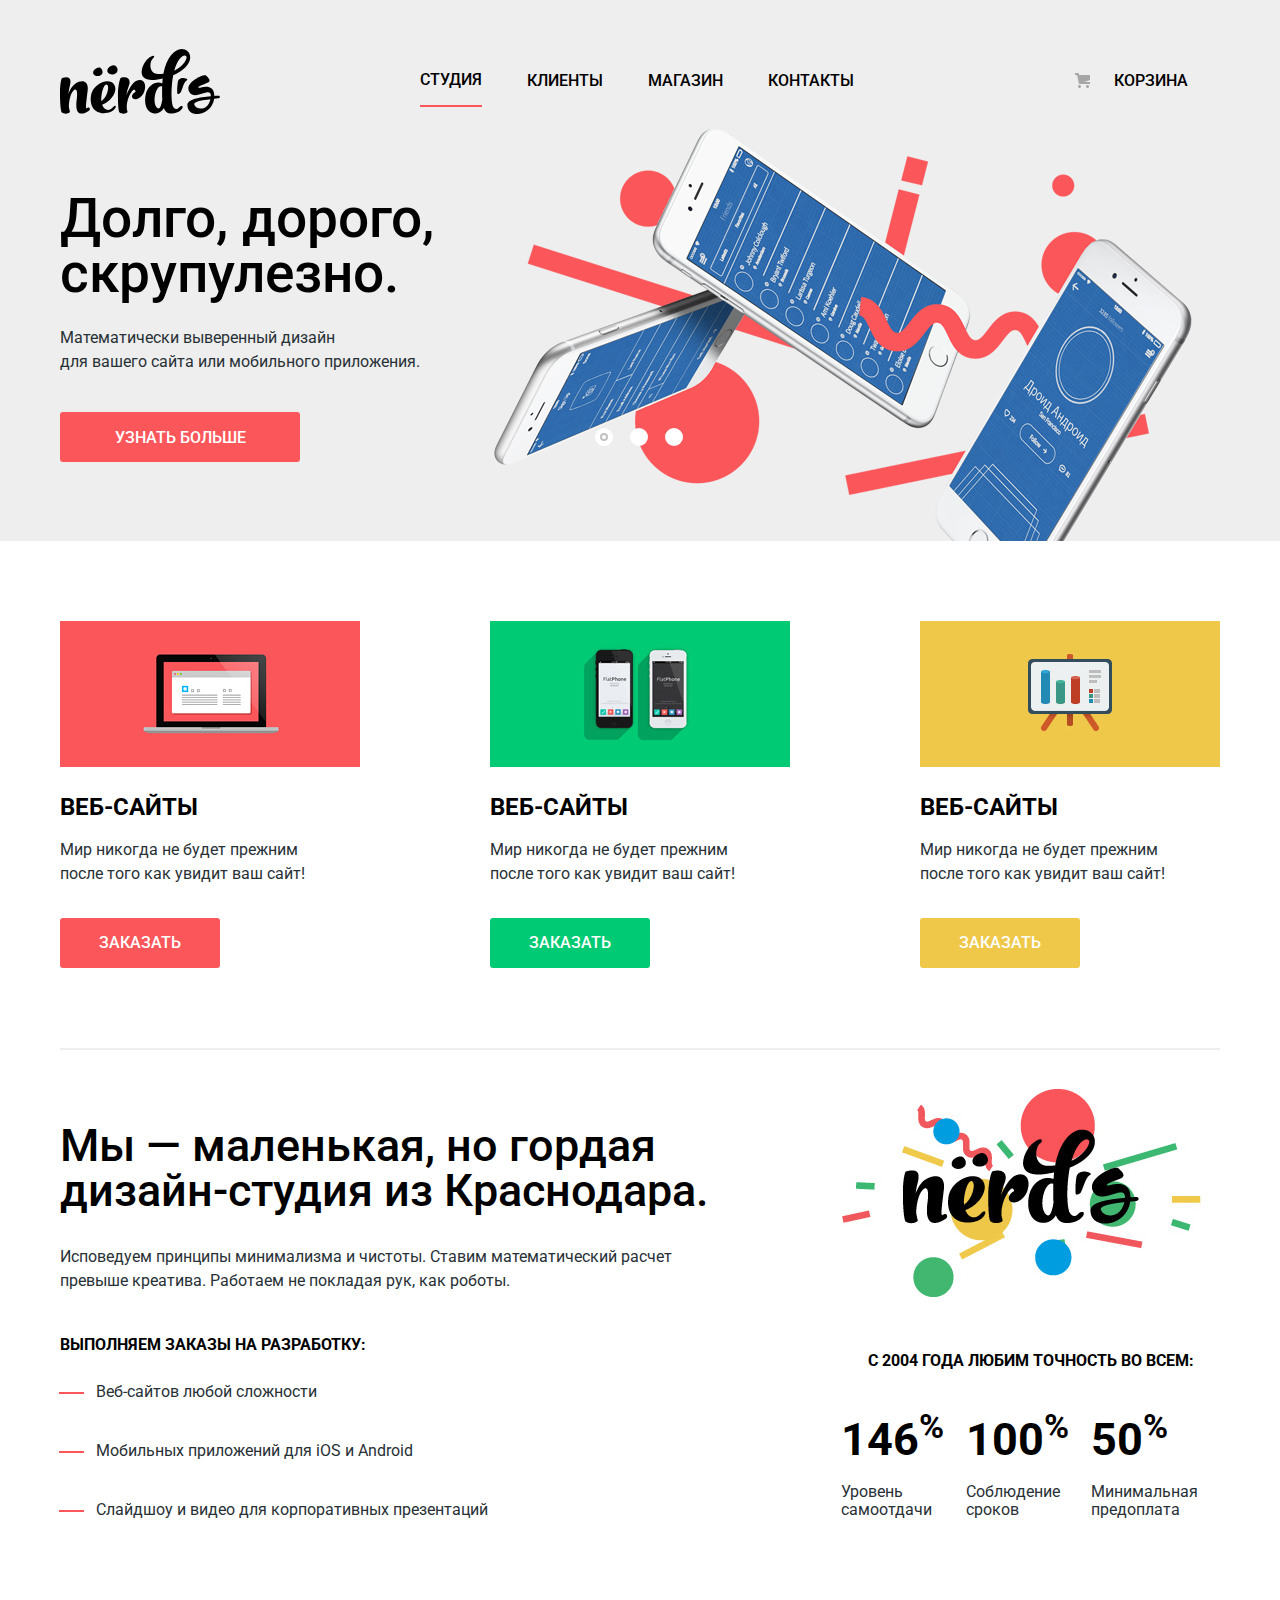
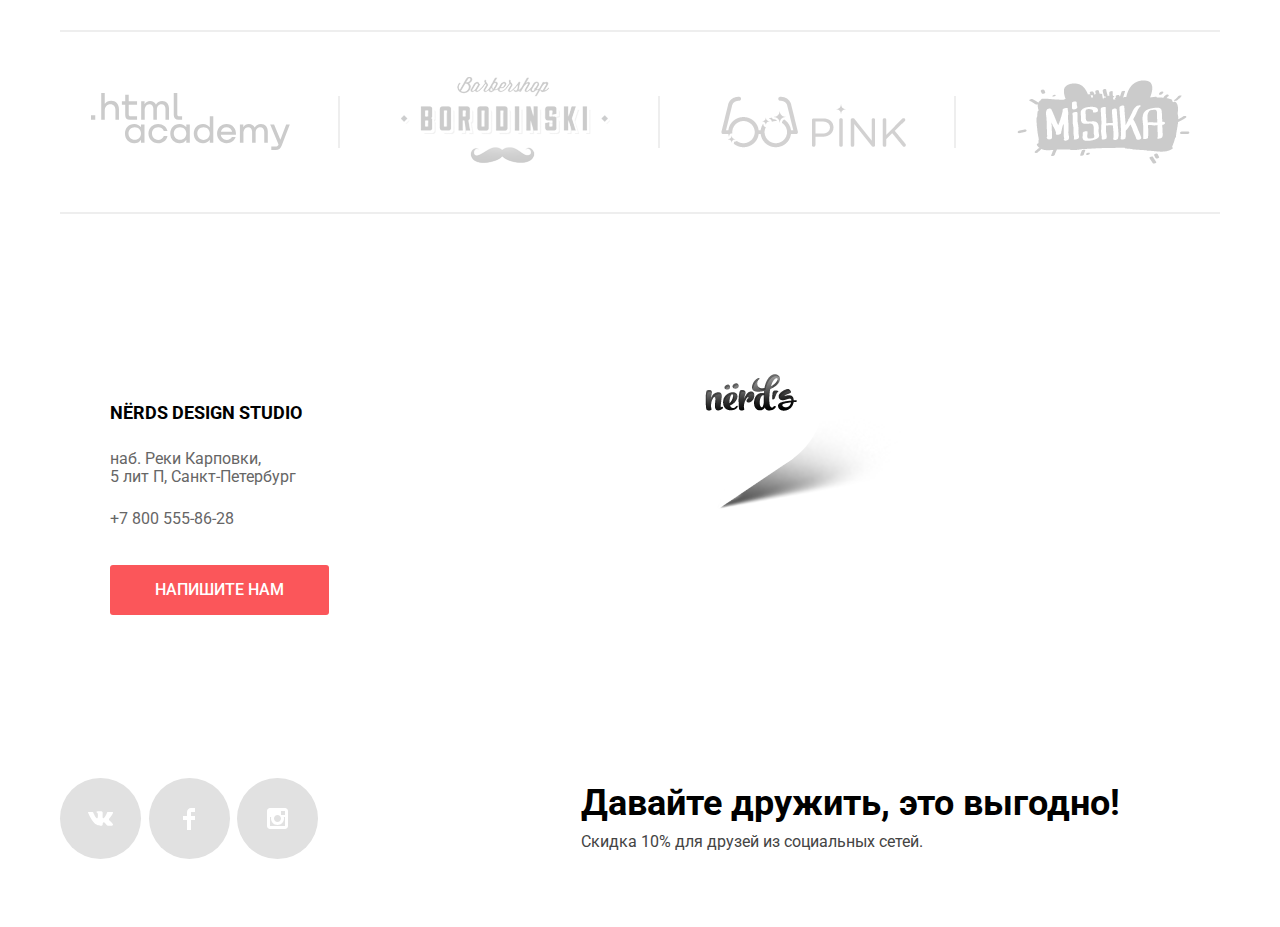
==== index.html @ 929126d2 "Nerds" ====
<!DOCTYPE html>
<html lang="ru">

<head>
  <meta charset="utf-8">
  <title>Нёрдс</title>
  <link rel="stylesheet" href="css/normilize.css">
  <link rel="stylesheet" href="css/min.css">
  <link rel="preconnect" href="https://fonts.googleapis.com">
  <link rel="preconnect" href="https://fonts.gstatic.com" crossorigin>
  <link href="https://fonts.googleapis.com/css2?family=Roboto:wght@400;500&display=swap" rel="stylesheet">
  <link rel="icon" href="favicon.ico">
  <link rel="icon" href="img/favicons/icon.svg" type="image/svg+xml">
  <link rel="apple-touch-icon" href="img/favicons/180.png">
  <link rel="manifest" href="manifest.webmanifest">
</head>

<body>
  <header class="main-header">
    <div class="container">
      <nav class="main-navigation">
        <ul class="navigation-list">
          <li><a href="#"><img class="main-logo" src="img/nerds-logo.svg" alt="Логотип Нёрдс"></a></li>
          <li class="navigation-stick"><a href="#">Студия</a></li>
          <li><a href="#">Клиенты</a></li>
          <li><a href="catalog.html">Магазин</a></li>
          <li><a href="#">Контакты</a></li>
          <li class="cart"><a href="#" class="cart">Корзина</a></li>
        </ul>
      </nav>
    </div>
  </header>

  <main>
    <section class="slaider">
      <div class="container">
        <div class="slaider-grid">
          <div class="slaider-controls">
            <button class="slaider-controls-button selected-button"></button>
            <button class="slaider-controls-button"></button>
            <button class="slaider-controls-button"></button>
          </div>
          <div class="slaider-item slaider-item-first slaider-item-active slaid-1">
            <p class="slogan">Долго, дорого,<br>
              скрупулезно.</p>
            <p>Математически выверенный дизайн<br>
              для вашего сайта или мобильного приложения.</p>
            <button class="button slaider-button">узнать больше</button>
          </div>
          <div class="slaider-item slaider-item-second slaid-2">
            <p class="slogan">Любим математику<br>
              как никто другой</p>
            <p>Никакого креатива, только математические формулы<br>
               для расчета идеальных пропорций</p>
            <button class="button slaider-button">узнать больше</button>
          </div>
          <div class="slaider-item slaider-item-third slaid-3">
            <p class="slogan">Только ночь,<br>
              только хардкор</p>
            <p>Работать днем, как все? Мы против этого.<br>
              Ближе к полуночи работа только начинается.</p>
            <button class="button slaider-button">узнать больше</button>
          </div>
        </div>
      </div>
    </section>
    <section class="services">
      <div class="container">
        <div class="service-item">
          <div class="picture"></div>
          <h2>Веб-сайты</h2>
          <p>Мир никогда не будет прежним<br>
            после того как увидит ваш сайт!</p>
          <button class="button">Заказать</button>
        </div>
        <div class="service-item">
          <div class="picture"></div>
          <h2>Веб-сайты</h2>
          <p>Мир никогда не будет прежним<br>
            после того как увидит ваш сайт!</p>
          <button class="button">Заказать</button>
        </div>
        <div class="service-item">
          <div class="picture"></div>
          <h2>Веб-сайты</h2>
          <p>Мир никогда не будет прежним<br>
            после того как увидит ваш сайт!</p>
          <button class="button">Заказать</button>
        </div>
      </div>
    </section>
    <section class="information-section">
      <div class="container">
        <div class="column-1">
          <h1>Мы — маленькая, но гордая<br>
            дизайн-студия из Краснодара.</h1>
          <p>Исповедуем принципы минимализма и чистоты. Ставим математический расчет<br>
            превыше креатива. Работаем не покладая рук, как роботы.</p>
          <p>Выполняем заказы на разработку:</p>
          <ul>
            <li>Веб-сайтов любой сложности</li>
            <li>Мобильных приложений для iOS и Android</li>
            <li> Слайдшоу и видео для корпоративных презентаций</li>
          </ul>
        </div>
        <div class="column-2">
          <p>с 2004 года Любим точность во всем:</p>
          <ul>
            <li><span>146<sup>%</sup></span>
              Уровень<br> самоотдачи</li>
            <li><span>100<sup>%</sup></span>
              Соблюдение<br> сроков</li>
            <li><span>50<sup>%</sup></span>
              Минимальная<br> предоплата</li>
          </ul>
        </div>
      </div>
    </section>
    <section class="customers-block">
      <ul class="container">
        <li>
          <a href="#">
            <img src="img/logo_htmlacademy.svg" alt="Логотип Html Academy">
          </a>
        </li>
        <li>
          <a href="#">
            <img src="img/logo-barbershop.png" alt="Логотип Барберщоп Бородинский">
          </a>
        </li>
        <li>
          <a href="#">
            <img src="img/logo-pink.png" alt="Логотип PINK">
          </a>
        </li>
        <li>
          <a href="#">
            <img src="img/logo-mishka.png" alt="Логотип Mishka">
          </a>
        </li>
      </ul>
    </section>
  </main>
  <footer>
    <div class="block-map">
      <div class="container">
        <iframe src="https://www.google.com/maps/embed?pb=!1m18!1m12!1m3!1d1996.8034190974663!2d30.315673015843043!3d59.96858428188715!2m3!1f0!2f0!3f0!3m2!1i1024!2i768!4f13.1!3m3!1m2!1s0x4696314db404b36b%3A0x1d934f1978240bba!2zTtGRcmRz!5e0!3m2!1sru!2sru!4v1660251156493!5m2!1sru!2sru" width="1440" height="416" style="border:0;" allowfullscreen="" loading="lazy" referrerpolicy="no-referrer-when-downgrade"></iframe>
        <div class="contacts">
          <p>NЁRDS DESIGN STUDIO</p>
          <p class="addres-text">наб. Реки Карповки, <br>
            5 лит П, Санкт-Петербург</p>
          <a href="tel:-78005558628" class="phone-number">+7 800 555-86-28</a>
          <button class="button communication-button">Напишите нам</button>
        </div>
      </div>
    </div>
    <div class="sales-block">
      <div class="container">
        <div class="social-network-block">
          <a class="social-network-item">
            <img src="img/vk-icon.svg" width="26" height="15" alt="Логотип Вконтакте">
          </a>
          <a href="#" class="social-network-item">
            <img src="img/fb-icon.svg" width="12" height="22" alt="Логотип Фейсбук">
          </a>
          <a href="#" class="social-network-item">
            <img src="img/insta-icon.svg" width="21" height="21" alt="Логотип Инстаграм">
          </a>
        </div>
        <div class="sales-text">
          <p class="sales-text-item">Давайте дружить, это выгодно!</p>
          <p class="sales-text-item">Скидка 10% для друзей из социальных сетей.</p>
        </div>
      </div>
    </div>
  </footer>
  <section class="modal">
    <h2>Напишите нам</h2>
    <form class="modal-form" action="#" method="post">
      <label class="input-name-label">
        Ваше имя:
        <input class="input-name" type="text" name="" placeholder="Имя Фамилия">
      </label>
      <label class="input-email-label">
        Ваше email:
        <input class="input-email" type="text" name="" placeholder="email@example.com ">
      </label>
      <label class="textarea-text-label">
        Текст письма:
        <textarea class="modal-textarea" name="" id="" placeholder="В свободной форме"></textarea>
      </label>
      <button class="button" type="submit">Отправить</button>
    </form>
    <button class="modal-close" type="button">Закрыть</button>
  </section>
  <script src="js/script.js"></script>
  <script src="js/slaider.js"></script>
</body>

</html>
---- css/normilize.css ----
/*! normalize.css v8.0.1 | MIT License | github.com/necolas/normalize.css */

/* Document
   ========================================================================== */

/**
 * 1. Correct the line height in all browsers.
 * 2. Prevent adjustments of font size after orientation changes in iOS.
 */

 html {
    line-height: 1.15; /* 1 */
    -webkit-text-size-adjust: 100%; /* 2 */
  }

  /* Sections
     ========================================================================== */

  /**
   * Remove the margin in all browsers.
   */

  body {
    margin: 0;
  }

  /**
   * Render the `main` element consistently in IE.
   */

  main {
    display: block;
  }

  /**
   * Correct the font size and margin on `h1` elements within `section` and
   * `article` contexts in Chrome, Firefox, and Safari.
   */

  h1 {
    font-size: 2em;
    margin: 0.67em 0;
  }

  /* Grouping content
     ========================================================================== */

  /**
   * 1. Add the correct box sizing in Firefox.
   * 2. Show the overflow in Edge and IE.
   */

  hr {
    box-sizing: content-box; /* 1 */
    height: 0; /* 1 */
    overflow: visible; /* 2 */
  }

  /**
   * 1. Correct the inheritance and scaling of font size in all browsers.
   * 2. Correct the odd `em` font sizing in all browsers.
   */

  pre {
    font-family: monospace, monospace; /* 1 */
    font-size: 1em; /* 2 */
  }

  /* Text-level semantics
     ========================================================================== */

  /**
   * Remove the gray background on active links in IE 10.
   */

  a {
    background-color: transparent;
  }

  /**
   * 1. Remove the bottom border in Chrome 57-
   * 2. Add the correct text decoration in Chrome, Edge, IE, Opera, and Safari.
   */

  abbr[title] {
    border-bottom: none; /* 1 */
    text-decoration: underline; /* 2 */
    text-decoration: underline dotted; /* 2 */
  }

  /**
   * Add the correct font weight in Chrome, Edge, and Safari.
   */

  b,
  strong {
    font-weight: bolder;
  }

  /**
   * 1. Correct the inheritance and scaling of font size in all browsers.
   * 2. Correct the odd `em` font sizing in all browsers.
   */

  code,
  kbd,
  samp {
    font-family: monospace, monospace; /* 1 */
    font-size: 1em; /* 2 */
  }

  /**
   * Add the correct font size in all browsers.
   */

  small {
    font-size: 80%;
  }

  /**
   * Prevent `sub` and `sup` elements from affecting the line height in
   * all browsers.
   */

  sub,
  sup {
    font-size: 75%;
    line-height: 0;
    position: relative;
    vertical-align: baseline;
  }

  sub {
    bottom: -0.25em;
  }

  sup {
    top: -0.5em;
  }

  /* Embedded content
     ========================================================================== */

  /**
   * Remove the border on images inside links in IE 10.
   */

  img {
    border-style: none;
  }

  /* Forms
     ========================================================================== */

  /**
   * 1. Change the font styles in all browsers.
   * 2. Remove the margin in Firefox and Safari.
   */

  button,
  input,
  optgroup,
  select,
  textarea {
    font-family: inherit; /* 1 */
    font-size: 100%; /* 1 */
    line-height: 1.15; /* 1 */
    margin: 0; /* 2 */
  }

  /**
   * Show the overflow in IE.
   * 1. Show the overflow in Edge.
   */

  button,
  input { /* 1 */
    overflow: visible;
  }

  /**
   * Remove the inheritance of text transform in Edge, Firefox, and IE.
   * 1. Remove the inheritance of text transform in Firefox.
   */

  button,
  select { /* 1 */
    text-transform: none;
  }

  /**
   * Correct the inability to style clickable types in iOS and Safari.
   */

  button,
  [type="button"],
  [type="reset"],
  [type="submit"] {
    -webkit-appearance: button;
  }

  /**
   * Remove the inner border and padding in Firefox.
   */

  button::-moz-focus-inner,
  [type="button"]::-moz-focus-inner,
  [type="reset"]::-moz-focus-inner,
  [type="submit"]::-moz-focus-inner {
    border-style: none;
    padding: 0;
  }

  /**
   * Restore the focus styles unset by the previous rule.
   */

  button:-moz-focusring,
  [type="button"]:-moz-focusring,
  [type="reset"]:-moz-focusring,
  [type="submit"]:-moz-focusring {
    outline: 1px dotted ButtonText;
  }

  /**
   * Correct the padding in Firefox.
   */

  fieldset {
    padding: 0.35em 0.75em 0.625em;
  }

  /**
   * 1. Correct the text wrapping in Edge and IE.
   * 2. Correct the color inheritance from `fieldset` elements in IE.
   * 3. Remove the padding so developers are not caught out when they zero out
   *    `fieldset` elements in all browsers.
   */

  legend {
    box-sizing: border-box; /* 1 */
    color: inherit; /* 2 */
    display: table; /* 1 */
    max-width: 100%; /* 1 */
    padding: 0; /* 3 */
    white-space: normal; /* 1 */
  }

  /**
   * Add the correct vertical alignment in Chrome, Firefox, and Opera.
   */

  progress {
    vertical-align: baseline;
  }

  /**
   * Remove the default vertical scrollbar in IE 10+.
   */

  textarea {
    overflow: auto;
  }

  /**
   * 1. Add the correct box sizing in IE 10.
   * 2. Remove the padding in IE 10.
   */

  [type="checkbox"],
  [type="radio"] {
    box-sizing: border-box; /* 1 */
    padding: 0; /* 2 */
  }

  /**
   * Correct the cursor style of increment and decrement buttons in Chrome.
   */

  [type="number"]::-webkit-inner-spin-button,
  [type="number"]::-webkit-outer-spin-button {
    height: auto;
  }

  /**
   * 1. Correct the odd appearance in Chrome and Safari.
   * 2. Correct the outline style in Safari.
   */

  [type="search"] {
    -webkit-appearance: textfield; /* 1 */
    outline-offset: -2px; /* 2 */
  }

  /**
   * Remove the inner padding in Chrome and Safari on macOS.
   */

  [type="search"]::-webkit-search-decoration {
    -webkit-appearance: none;
  }

  /**
   * 1. Correct the inability to style clickable types in iOS and Safari.
   * 2. Change font properties to `inherit` in Safari.
   */

  ::-webkit-file-upload-button {
    -webkit-appearance: button; /* 1 */
    font: inherit; /* 2 */
  }

  /* Interactive
     ========================================================================== */

  /*
   * Add the correct display in Edge, IE 10+, and Firefox.
   */

  details {
    display: block;
  }

  /*
   * Add the correct display in all browsers.
   */

  summary {
    display: list-item;
  }

  /* Misc
     ========================================================================== */

  /**
   * Add the correct display in IE 10+.
   */

  template {
    display: none;
  }

  /**
   * Add the correct display in IE 10.
   */

  [hidden] {
    display: none;
  }
---- css/min.css ----
:root{--basic-black:#000;--basic-red:#fb565a;--basic-red-hover:#e74246;--basic-red-active:#d7373b;--basic-green:#00ca74;--basic-green-hover:#00bc6c;--basic-green-active:#00aa62;--basic-yellow:#efc849;--basic-yellow-hover:#eab534;--basic-yellow-active:#e5a722;--basic-grey:#eee;--basic-white:#fff}*,*:after,*:before{-webkit-box-sizing:border-box;box-sizing:border-box}body{font-family:"Roboto",Arial,sans-serif;font-size:16px;font-weight:400;line-height:24px;color:var(--basic-black);background-color:#fff;margin:0;font-weight:400;padding:0;-webkit-box-sizing:border-box;box-sizing:border-box;min-width:1200px}button{cursor:pointer;font-family:"Roboto",Arial,sans-serif;-webkit-transition:all .1s ease;-o-transition:all .1s ease;transition:all .1s ease}ul{margin:0;padding:0}li{list-style-type:none}a{text-decoration:none;color:var(--basic-black)}h1,h2,h3,h4,h5,h6,p,a{margin:0}.container{margin:0 auto;width:1160px}.visually-hidden{position:absolute;width:1px;height:1px;margin:-1px;border:0;padding:0;white-space:nowrap;-webkit-clip-path:inset(100%);clip-path:inset(100%);clip:rect(0 0 0 0);overflow:hidden}
button{text-transform:uppercase;font-weight:500;font-size:16px;line-height:18px;color:var(--basic-white);border:none;border-radius:3px}.main-header{background-color:var(--basic-grey)}.main-navigation{display:-webkit-box;display:-ms-flexbox;display:flex}.navigation-list{display:-webkit-box;display:-ms-flexbox;display:flex;-webkit-box-align:center;-ms-flex-align:center;align-items:center;text-transform:uppercase;font-weight:500;font-size:16px;line-height:30px;margin-top:48px;margin-bottom:78px;height:65px}.navigation-list li:not(:first-child){margin-left:45px}.navigation-list li:nth-child(2){margin-left:200px}.navigation-list li:last-child{margin-left:221px;position:relative}.navigation-list a{display:-webkit-box;display:-ms-flexbox;display:flex;-webkit-box-align:center;-ms-flex-align:center;align-items:center;-webkit-box-pack:justify;-ms-flex-pack:justify;justify-content:space-between;height:50px}a.cart{display:-webkit-box;display:-ms-flexbox;display:flex;-webkit-box-align:center;-ms-flex-align:center;align-items:center;-webkit-box-pack:justify;-ms-flex-pack:justify;justify-content:space-between;gap:24px}
.cart a:before{content:"";display:inline-block;background-image:url(..//img/cart-icon.svg);width:15px;height:15px}.main-logo:hover,.main-logo:focus{opacity:.7}.main-logo:active{opacity:.3}.navigation-list a:hover,.navigation-list a:focus{color:var(--basic-red-hover)}.navigation-list a:hover{color:var(--basic-red-hover)}.navigation-list a:active{color:var(--basic-black);opacity:.3}.navigation-stick{border-bottom:2px solid var(--basic-red)}.slaider{background-color:var(--basic-grey);margin-bottom:80px}.slaider-grid{display:-ms-grid;display:grid;-ms-grid-columns:400px 1fr;grid-template-columns:400px 1fr;-ms-grid-rows:350px;grid-template-rows:350px;position:relative}.slaider-grid>*:nth-child(1){-ms-grid-row:1;-ms-grid-column:1}.slaider-grid>*:nth-child(2){-ms-grid-row:1;-ms-grid-column:2}.slaider-item{-ms-grid-column:1;-ms-grid-column-span:1;grid-column:1/2;width:400px;white-space:nowrap;display:none}.slaider-item-active{display:block}.slaid-1:after{content:"";-ms-grid-column:2;-ms-grid-column-span:1;grid-column:2/3;background-image:url(..//img/slaider-1.png);width:760px;height:431px;position:absolute;top:-81px;right:0}
.slaid-2:after{content:"";-ms-grid-column:2;-ms-grid-column-span:1;grid-column:2/3;background-image:url(..//img/slaider-2.png);width:760px;height:431px;position:absolute;top:-81px;right:0}.slaid-3:after{content:"";-ms-grid-column:2;-ms-grid-column-span:1;grid-column:2/3;background-image:url(..//img/slaider-3.png);width:760px;height:431px;position:absolute;top:-81px;right:0}.slogan{font-weight:500;font-size:55px;line-height:55px;margin-bottom:25px}.slogan+p{font-weight:400;font-size:16px;line-height:24px;margin-bottom:38px;color:#283136}.slaider-button{background-color:var(--basic-red);padding:17px 54px;width:240px;height:50px}.slaider-button:hover,.slaider-button:focus{background-color:var(--basic-red-hover)}.slaider-button:active{background-color:var(--basic-red-active);color:rgba(255,255,255,.3);-webkit-box-shadow:inset 0px 3px 0px rgba(0,1,1,.1);box-shadow:inset 0px 3px 0px rgba(0,1,1,.1)}.slaider-controls{width:88px;display:-webkit-box;display:-ms-flexbox;display:flex;-webkit-box-pack:justify;-ms-flex-pack:justify;justify-content:space-between;position:absolute;left:535px;bottom:95px;z-index:9}
.slaider-controls-button{width:18px;height:18px;background-color:var(--basic-white);padding:0;border-radius:50%;position:relative;display:-webkit-box;display:-ms-flexbox;display:flex;-webkit-box-align:center;-ms-flex-align:center;align-items:center;-webkit-box-pack:center;-ms-flex-pack:center;justify-content:center}.selected-button:after{content:"";width:8px;height:8px;position:absolute;background-color:var(--basic-white);border:2px solid#c1c1c1;border-radius:50%}.services{margin-bottom:80px}.services .container{display:-webkit-box;display:-ms-flexbox;display:flex;-webkit-box-pack:justify;-ms-flex-pack:justify;justify-content:space-between}.service-item{height:347px;width:300px}.service-item h2{text-transform:uppercase;font-weight:700;font-size:24px;line-height:30px;margin-bottom:16px}.service-item p{font-weight:400;font-size:16px;line-height:24px;color:#283136;margin-bottom:32px}.service-item button{width:160px;height:50px}.service-item:nth-child(1) button{background-color:var(--basic-red)}
.service-item:nth-child(1) button:hover,.service-item:nth-child(1) button:focus{background-color:var(--basic-red-hover)}.service-item:nth-child(1) button:active{background-color:var(--basic-red-active);color:rgba(255,255,255,.3);-webkit-box-shadow:inset 0px 3px 0px rgba(0,1,1,.1);box-shadow:inset 0px 3px 0px rgba(0,1,1,.1)}.service-item:nth-child(2) button{background-color:var(--basic-green)}.service-item:nth-child(2) button:hover,.service-item:nth-child(2) button:focus{background-color:var(--basic-green-hover)}.service-item:nth-child(2) button:active{background-color:var(--basic-green-active);color:rgba(255,255,255,.3);-webkit-box-shadow:inset 0px 3px 0px rgba(0,1,1,.1);box-shadow:inset 0px 3px 0px rgba(0,1,1,.1)}.service-item:nth-child(3) button{background-color:var(--basic-yellow)}.service-item:nth-child(3) button:hover,.service-item:nth-child(3) button:focus{background-color:var(--basic-yellow-hover)}.service-item:nth-child(3) button:active{background-color:var(--basic-yellow-active);color:rgba(255,255,255,.3);-webkit-box-shadow:inset 0px 3px 0px rgba(0,1,1,.1);box-shadow:inset 0px 3px 0px rgba(0,1,1,.1)}
.picture{width:300px;height:146px;margin-bottom:25px}.service-item:nth-child(1) .picture{background-image:url(..//img/service-1.png);background-color:var(--basic-red)}.service-item:nth-child(2) .picture{background-image:url(..//img/service-2.png);background-color:var(--basic-green)}.service-item:nth-child(3) .picture{background-image:url(..//img/service-3.png);background-color:var(--basic-yellow)}.information-section .container{border-top:2px solid var(--basic-grey);display:-webkit-box;display:-ms-flexbox;display:flex;-webkit-box-pack:justify;-ms-flex-pack:justify;justify-content:space-between;margin-bottom:73px}.column-1{max-width:760px;margin-top:73px}.column-1 h1{font-weight:500;font-size:45px;line-height:45px;margin-bottom:32px}.column-1 p:first-of-type{font-weight:400;font-size:16px;line-height:24px;color:#283136;margin-bottom:40px}.column-1 p:nth-of-type(2){font-weight:700;font-size:16px;line-height:24px;text-transform:uppercase;margin-bottom:23px}.column-1 li{font-weight:400;font-size:16px;line-height:24px;color:#283136;margin-bottom:35px;margin-left:36px;position:relative}
.column-1 li:before{content:"";width:25px;height:2px;background-color:var(--basic-red);position:absolute;left:-37px;top:50%}.column-2{display:-webkit-box;display:-ms-flexbox;display:flex;-webkit-box-orient:vertical;-webkit-box-direction:normal;-ms-flex-direction:column;flex-direction:column}.column-2 p{font-weight:700;font-size:16px;line-height:24px;text-transform:uppercase;margin-bottom:35px;text-align:center}.column-2 p:before{content:"";width:360px;height:208px;background-image:url(..//img/nerds-illustration.png);display:block;margin-top:39px;margin-bottom:52px}.column-2 span{font-weight:700;font-size:45px;line-height:64px;color:var(--basic-black);margin-bottom:11px}.column-2 ul{display:-webkit-box;display:-ms-flexbox;display:flex}.column-2 li{font-weight:400;font-size:16px;line-height:18px;color:#283136;display:-webkit-box;display:-ms-flexbox;display:flex;-webkit-box-orient:vertical;-webkit-box-direction:normal;-ms-flex-direction:column;flex-direction:column;margin-right:22px}
.customers-block .container{display:-webkit-box;display:-ms-flexbox;display:flex;-webkit-box-align:center;-ms-flex-align:center;align-items:center;-ms-flex-wrap:wrap;flex-wrap:wrap;-ms-flex-pack:distribute;justify-content:space-around;border-top:2px solid var(--basic-grey);border-bottom:2px solid var(--basic-grey);height:184px;margin-bottom:80px}.customers-block a{display:-webkit-box;display:-ms-flexbox;display:flex;-webkit-box-align:center;-ms-flex-align:center;align-items:center;opacity:.2}.customers-block li{display:-webkit-box;display:-ms-flexbox;display:flex;-webkit-box-align:center;-ms-flex-align:center;align-items:center}.customers-block a:hover,.customers-block a:focus{opacity:1}.customers-block a:active{opacity:.1}.customers-block li:not(:last-child):after{content:"";width:2px;height:52px;display:block;background-color:var(--basic-grey);margin-left:48px;opacity:1}iframe{position:absolute;inset:0}.block-map{max-width:1440px;height:416px;margin:0 auto;position:relative}
.block-map .container{padding-top:54px;font-weight:400;font-size:16px;line-height:18px;color:#666}.block-map:before{content:"";background-image:url(..//img/map-marker1.png);width:231px;height:190px;position:absolute;top:25px;left:670px;z-index:10}.contacts{width:319px;height:308px;padding:50px;background-color:var(--basic-white);z-index:100;position:absolute}.contacts p:first-child{color:var(--basic-black);font-weight:700;font-size:18px;line-height:30px;margin-bottom:22px}.addres-text{margin-bottom:24px}.phone-number{margin-bottom:37px;color:#666;display:block}.communication-button{background-color:var(--basic-red);width:219px;height:50px}.communication-button:hover,.communication-button:focus{background-color:var(--basic-red-hover)}.communication-button:active{background-color:var(--basic-red-active);-webkit-box-shadow:inset 0px 3px 0px rgba(0,1,1,.1);box-shadow:inset 0px 3px 0px rgba(0,1,1,.1);color:rgba(255,255,255,.3)}.sales-block{height:217px;display:-webkit-box;display:-ms-flexbox;display:flex;-webkit-box-align:center;-ms-flex-align:center;align-items:center;width:1160px;margin:0 auto}
.sales-block .container{display:-webkit-box;display:-ms-flexbox;display:flex;-webkit-box-pack:justify;-ms-flex-pack:justify;justify-content:space-between;-webkit-box-align:center;-ms-flex-align:center;align-items:center;width:1060px;margin:0}.social-network-block{display:-webkit-box;display:-ms-flexbox;display:flex;width:258px;-webkit-box-pack:justify;-ms-flex-pack:justify;justify-content:space-between;-ms-flex-wrap:wrap;flex-wrap:wrap}.social-network-item{display:-webkit-box;display:-ms-flexbox;display:flex;-webkit-box-align:center;-ms-flex-align:center;align-items:center;-webkit-box-pack:center;-ms-flex-pack:center;justify-content:center;border-radius:50%;width:81px;height:81px;background-color:#e1e1e1;-webkit-transition:all .2s ease;-o-transition:all .2s ease;transition:all .2s ease}.social-network-item:hover,.social-network-item:focus{background-color:var(--basic-red-hover)}.social-network-item:active{background-color:var(--basic-red-active);-webkit-box-shadow:inset 0px 3px 0px rgba(0,1,1,.1);box-shadow:inset 0px 3px 0px rgba(0,1,1,.1)}
.social-network-item:active img{opacity:.3}.sales-text-item{font-weight:400;font-size:16px;line-height:22px;color:#444}.sales-text-item:first-child{color:var(--basic-black);font-weight:700;font-size:36px;line-height:36px;margin-bottom:10px}.catalog-filters{width:260px;display:-webkit-box;display:-ms-flexbox;display:flex;-ms-flex-wrap:wrap;flex-wrap:wrap}.catalog-content{display:-webkit-box;display:-ms-flexbox;display:flex;-webkit-box-pack:justify;-ms-flex-pack:justify;justify-content:space-between}.main-catalog{margin-bottom:60px}.catalog-title{padding-bottom:108px;background-color:var(--basic-grey);margin-bottom:55px}.catalog-title h1{text-align:center;font-weight:500;font-size:55px;line-height:55px}.filter-item{margin:0;padding:0;border:none;margin-bottom:50px}.range-filter{width:260px;margin-top:49px}.filter-item legend{font-size:18px;line-height:24px;text-transform:uppercase;font-weight:700;margin-bottom:19px}.filter-item:nth-child(1) label{margin-left:0}.filter-item label{font-weight:400;font-size:16px;line-height:20px;color:#283136;margin-left:36px;cursor:pointer}
.filter-item li{margin-bottom:20px}.filter-item li:last-child{margin-bottom:0}.filter-item span{margin-left:-36px}.range-controls{position:relative;height:80px;margin-bottom:15px;padding-top:39px;padding-right:20px;padding-left:20px;background-color:#f1f1f1;border-radius:3px}.range-controls .scale{height:2px;background:#d7dcde}.range-controls .bar{width:70%;height:2px;background:#00ca74}.range-controls .toggle{-webkit-box-sizing:content-box;box-sizing:content-box;position:absolute;top:31px;left:0;width:4px;height:4px;padding:0;border:8px solid #fff;background-color:#ababab;border-radius:50%;-webkit-box-shadow:0 2px 1px 0 #cfcfcf;box-shadow:0 2px 1px 0 #cfcfcf;cursor:pointer}.range-controls .toggle-min{left:18px}.range-controls .toggle-max{left:160px}.price-controls{display:-webkit-box;display:-ms-flexbox;display:flex;-webkit-box-pack:justify;-ms-flex-pack:justify;justify-content:space-between}.price-controls label{text-transform:uppercase;font-family:"Roboto","Arial",sans-serif;font-size:16px}
.price-controls input{width:80px;padding:10px;margin-left:10px;text-align:center;color:#283136;border:none;border-radius:5px;background:#f1f1f1;font-family:inherit;font-size:inherit}.radio-button{position:absolute;width:25px;height:25px;border-radius:50%;background-color:#fff;border:4px solid #4d4d4d;opacity:.4;cursor:pointer}.radio-button:hover,.radio-button:hover:before,.radio-button:focus,.radio-button:hover:before{opacity:1}.input-radio:checked+.radio-button:before{content:"";position:absolute;width:9px;height:9px;border-radius:50%;background-color:#4d4d4d;top:25%;left:25%}label:hover>span{opacity:1}.checkbox{position:absolute;width:25px;height:25px;background:url(..//img/checkbox-off.svg) no-repeat;opacity:.4;cursor:pointer}.input-checkbox:checked+.checkbox{position:absolute;width:25px;height:25px;background:url(..//img/checkbox-on.svg) no-repeat;opacity:.4;cursor:pointer}.input-checkbox:hover:checked+.checkbox{opacity:1}.checkbox:hover{opacity:1}.filters-button{width:100%;height:50px;color:var(--basic-black)}
.filters-button:hover,.filters-button:focus{background-color:#dfdfdf}.filters-button:active{background-color:#d5d5d5;-webkit-box-shadow:inset 0px 3px 0px rgba(0,1,1,.1);box-shadow:inset 0px 3px 0px rgba(0,1,1,.1);-webkit-columns:rgba(255,255,255,.3);-moz-columns:rgba(255,255,255,.3);columns:rgba(255,255,255,.3)}.sorting,.sorting ul{display:-webkit-box;display:-ms-flexbox;display:flex;width:760px;text-transform:uppercase;margin-bottom:48px}.sorting{margin-bottom:26px}.sorting p{font-weight:700;font-size:18px;margin-right:268px}.sorting li:first-of-type{opacity:1}.sorting li{font-weight:400;font-size:14px;line-height:18px;opacity:.3;margin-right:25px;cursor:pointer}.sorting li:last-of-type{margin-right:47px}.triangle-down{width:0;height:0;border-left:5px solid transparent;border-right:5px solid transparent;border-top:10px solid#000;margin-right:18px;cursor:pointer;opacity:1}.triangle-up{width:0;height:0;border-left:5px solid transparent;border-right:5px solid transparent;border-bottom:10px solid #000;cursor:pointer;opacity:.2}
.sorting ul li:hover,.sorting ul li:focus{opacity:.5}.sorting ul li:active{opacity:1}.triangle:hover,.triangle:focus{opacity:.5}.triangle:active{opacity:1}.catalog-items{width:760px}.product-cards{display:-webkit-box;display:-ms-flexbox;display:flex;-ms-flex-wrap:wrap;flex-wrap:wrap;-webkit-box-pack:justify;-ms-flex-pack:justify;justify-content:space-between}.product-card{position:relative;margin-bottom:50px;height:620px;color:#666;-webkit-transition:all .2s ease;-o-transition:all .2s ease;transition:all .2s ease}.product-card img{width:358px;height:578px;margin-top:40px}.product-card button{width:200px;height:50px;background-color:var(--basic-red);margin-top:32px}.product-card button:hover,.product-card button:focus{background-color:var(--basic-red-hover)}.product-card button:active{background-color:var(--basic-red-active);color:rgba(255,255,255,.3);-webkit-box-shadow:inset 0px 3px 0px rgba(0,1,1,.1);box-shadow:inset 0px 3px 0px rgba(0,1,1,.1)}.product-card_top-cover{position:absolute;width:100%;height:40px;background-color:#4d4d4d;opacity:.12;border-top-left-radius:5px;border-top-right-radius:5px;display:-webkit-box;display:-ms-flexbox;display:flex;padding:13px 15px;-webkit-transition:all .1s ease;-o-transition:all .1s ease;transition:all .1s ease}
.top-cover-circle{width:14px;height:14px;background-color:#fff;border-radius:50%;margin-right:9px}.product-card_bottom-cover{position:absolute;bottom:0;text-align:center;background-color:var(--basic-grey);width:100%;height:231px;padding-top:26px;border-bottom-left-radius:5px;border-bottom-right-radius:5px;opacity:0;-webkit-transition:all .1s ease;-o-transition:all .1s ease;transition:all .1s ease}.card-name{font-weight:700;font-size:18px;line-height:30px;text-transform:uppercase;color:#000;margin-bottom:12px;display:inline;cursor:pointer}.card-name:hover,.card-name:focus{color:var(--basic-red-hover)}.card-name:active{color:#000;opacity:.12}.product-card:hover .product-card_bottom-cover{opacity:1}.product-card:hover .product-card_top-cover{opacity:1}.page-button{min-width:50px;height:50px;border-radius:3px;background-color:var(--basic-grey);color:#000;margin-right:11px}.page-button:first-child{-webkit-box-sizing:border-box;box-sizing:border-box;border:3px solid #dbdbdb;border-radius:3px;background-color:transparent}
.page-button:last-child{width:260px}.page-button:hover,.page-button:focus{background-color:#dfdfdf}.page-button:active{background-color:#d5d5d5;color:rgba(0,0,0,.3);-webkit-box-shadow:inset 0px 3px 0px rgba(0,1,1,.1);box-shadow:inset 0px 3px 0px rgba(0,1,1,.1)}.page-button:first-child:active{-webkit-box-shadow:none;box-shadow:none}.modal{display:none;position:fixed;width:960px;padding:84px 100px;-webkit-box-shadow:0px 20px 40px rgba(0,0,0,.4);box-shadow:0px 20px 40px rgba(0,0,0,.4);background-color:#fff;height:590px;bottom:25%;margin-left:auto;margin-right:auto;left:0;right:0;z-index:100}.modal-show{display:block;-webkit-animation:bounce .6s;animation:bounce .6s}.modal-error{-webkit-animation:shake .6s;animation:shake .6s}.modal textarea{margin:0;padding:0;resize:none}.modal h2{font-weight:700;font-size:45px;line-height:53px;margin-bottom:37px}.modal-form label{display:-webkit-box;display:-ms-flexbox;display:flex;-webkit-box-orient:vertical;-webkit-box-direction:normal;-ms-flex-direction:column;flex-direction:column;font-weight:700;font-size:16px;line-height:18px;margin-bottom:34px}
.modal-form input,textarea{width:360px;height:50px;border:2px solid #d7dcde;border-radius:3px;margin-top:9px;padding:16px}.modal-form textarea{width:760px;min-height:118px;margin-top:9px;padding:16px}.modal-form label:not(:nth-child(odd)){margin-left:40px}.modal-form{display:-webkit-box;display:-ms-flexbox;display:flex;-ms-flex-wrap:wrap;flex-wrap:wrap}.modal-form button{display:-webkit-box;display:-ms-flexbox;display:flex;-ms-flex-wrap:wrap;flex-wrap:wrap}.modal-form button{width:259px;height:50px}.modal-form button{padding:17px 83px;background-color:var(--basic-red)}.modal-form button:hover,.modal-form button:focus{background-color:var(--basic-red-hover)}.modal-form button:active{background-color:var(--basic-red-active);color:rgba(255,255,255,.3);-webkit-box-shadow:inset 0px 3px 0px rgba(0,1,1,.1);box-shadow:inset 0px 3px 0px rgba(0,1,1,.1)}.modal-close{position:absolute;top:100px;right:100px;width:22px;height:22px;font-size:0;background-color:transparent;border:0;cursor:pointer}.modal-close:before,.modal-close:after{content:"";position:absolute;top:10px;left:2px;width:27px;height:4px;background-color:#fb565a;border-radius:1px}
.modal-close:before{-webkit-transform:rotate(45deg);-ms-transform:rotate(45deg);transform:rotate(45deg)}.modal-close:after{-webkit-transform:rotate(-45deg);-ms-transform:rotate(-45deg);transform:rotate(-45deg)}@-webkit-keyframes bounce{0%{-webkit-transform:translateY(-2000px);transform:translateY(-2000px)}70%{-webkit-transform:translateY(30px);transform:translateY(30px)}90%{-webkit-transform:translateY(-10px);transform:translateY(-10px)}100%{-webkit-transform:translateY(0);transform:translateY(0)}}@keyframes bounce{0%{-webkit-transform:translateY(-2000px);transform:translateY(-2000px)}70%{-webkit-transform:translateY(30px);transform:translateY(30px)}90%{-webkit-transform:translateY(-10px);transform:translateY(-10px)}100%{-webkit-transform:translateY(0);transform:translateY(0)}}@-webkit-keyframes shake{0%,100%{-webkit-transform:translateX(0);transform:translateX(0)}10%,30%,50%,70%,90%{-webkit-transform:translateX(-10px);transform:translateX(-10px)}20%,40%,60%,80%{-webkit-transform:translateX(10px);transform:translateX(10px)}
}@keyframes shake{0%,100%{-webkit-transform:translateX(0);transform:translateX(0)}10%,30%,50%,70%,90%{-webkit-transform:translateX(-10px);transform:translateX(-10px)}20%,40%,60%,80%{-webkit-transform:translateX(10px);transform:translateX(10px)}}
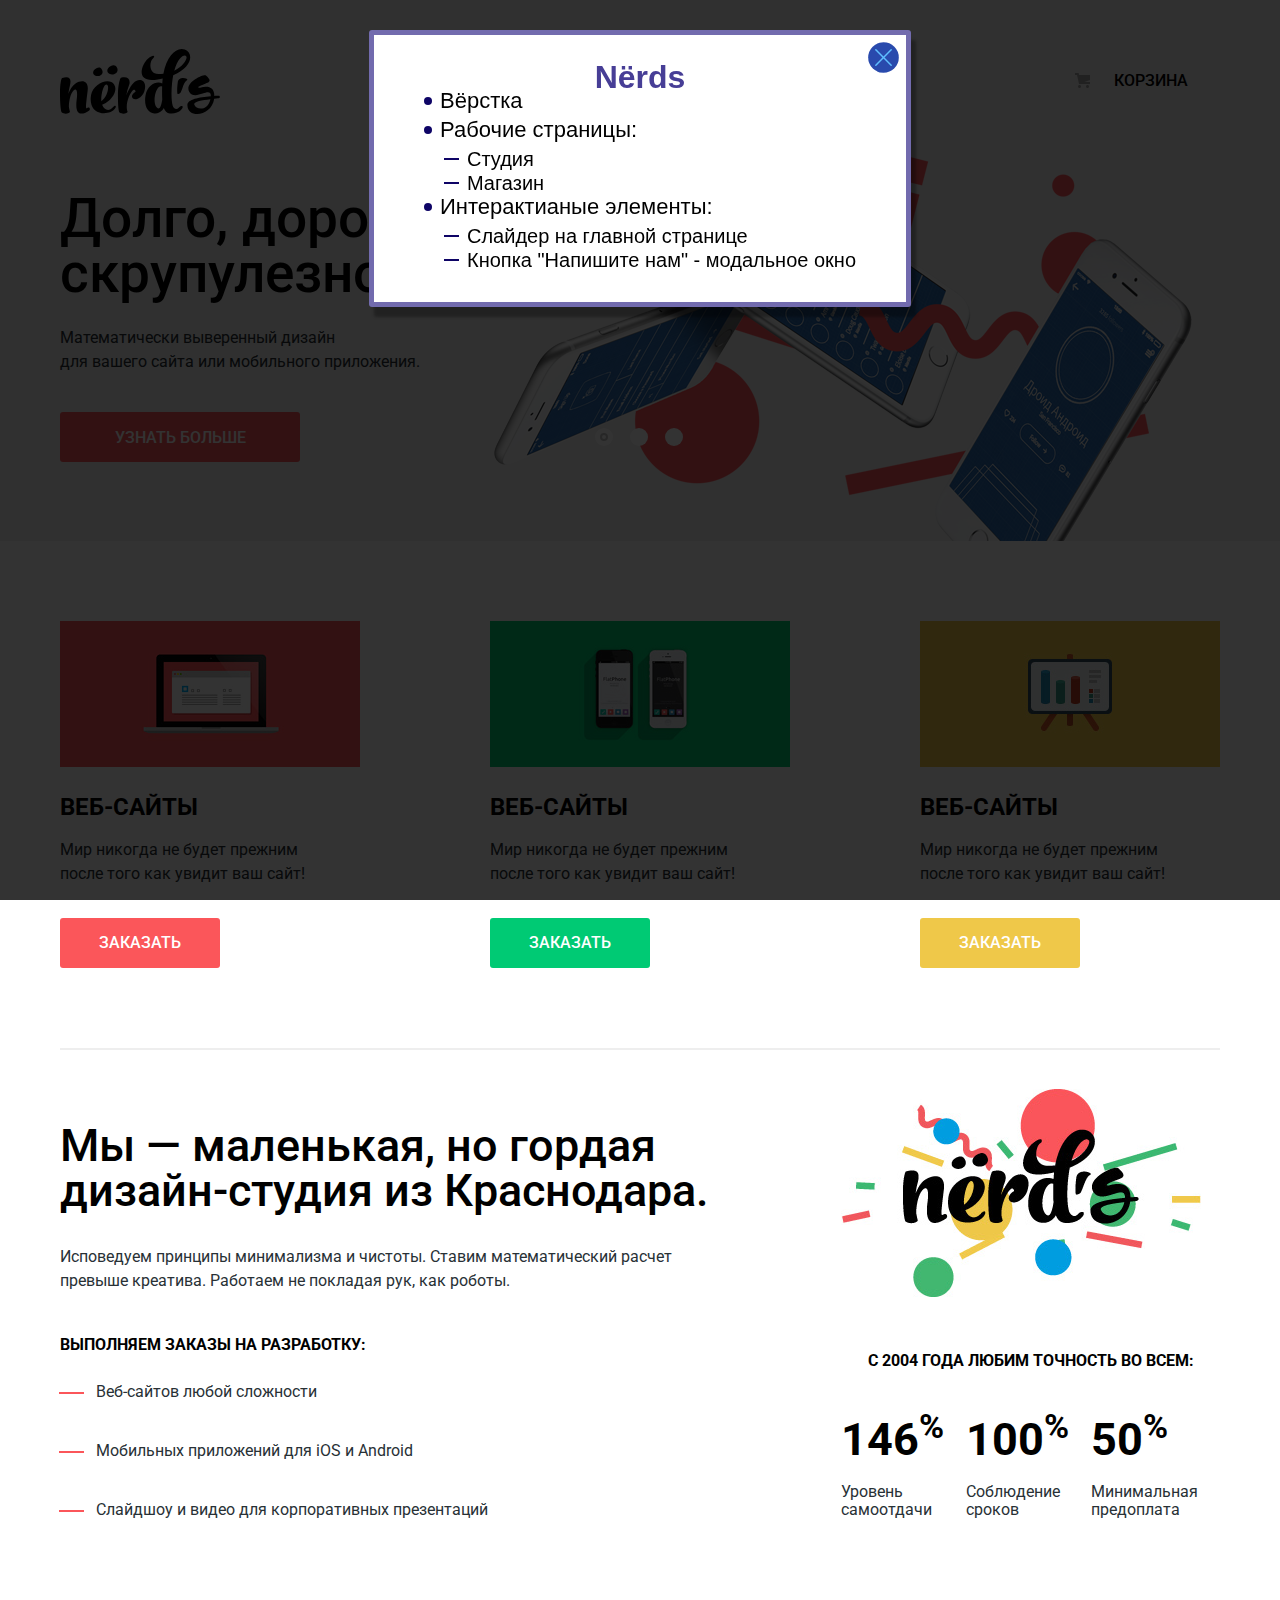
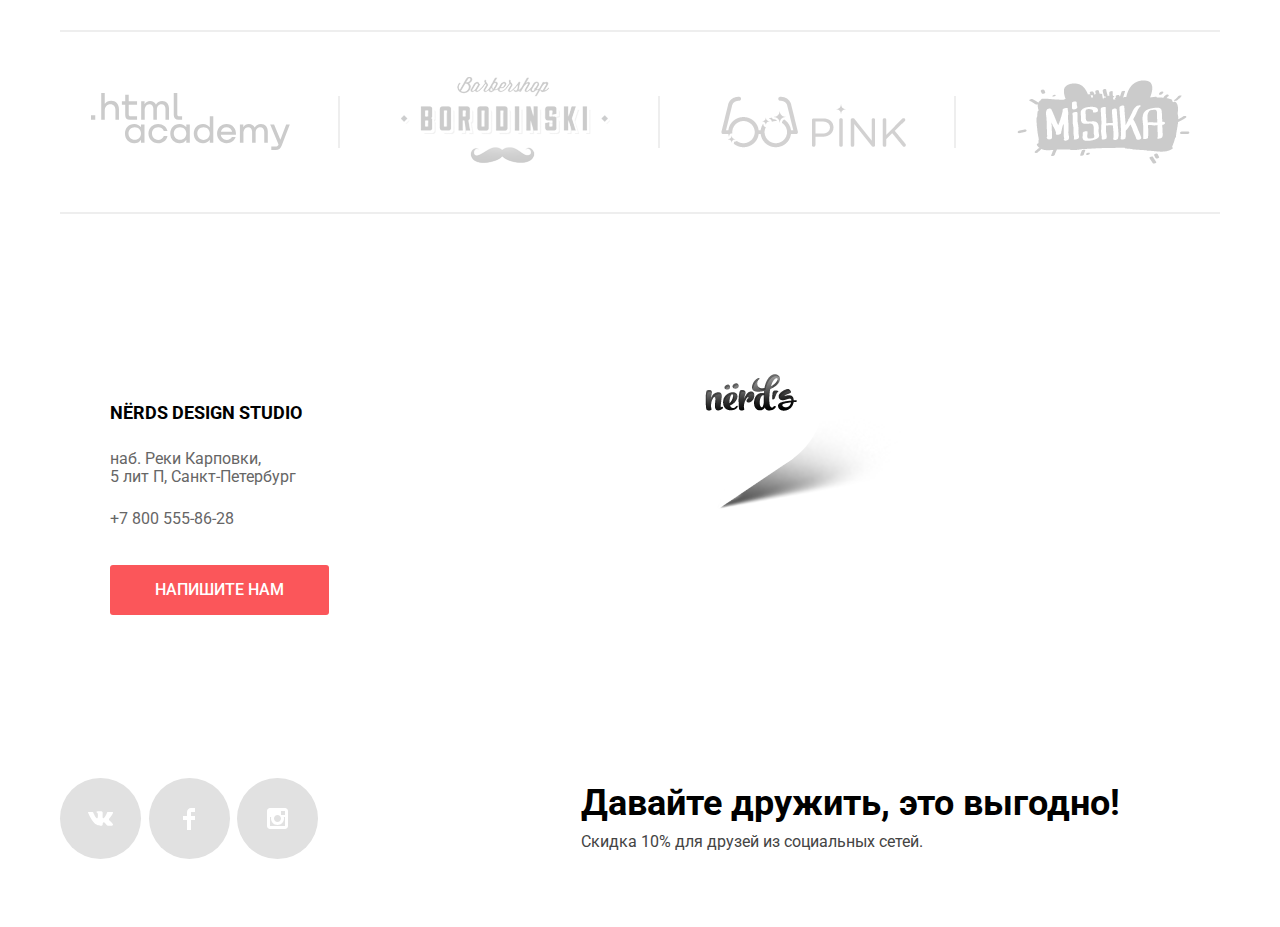
==== commit 8262c797: "Nerds commit" ====
--- a/index.html
+++ b/index.html
@@ -5,7 +5,7 @@
   <meta charset="utf-8">
   <title>Нёрдс</title>
   <link rel="stylesheet" href="css/normilize.css">
-  <link rel="stylesheet" href="css/min.css">
+  <link rel="stylesheet" href="css/style.css">
   <link rel="preconnect" href="https://fonts.googleapis.com">
   <link rel="preconnect" href="https://fonts.gstatic.com" crossorigin>
   <link href="https://fonts.googleapis.com/css2?family=Roboto:wght@400;500&display=swap" rel="stylesheet">
@@ -30,7 +30,6 @@
       </nav>
     </div>
   </header>
-
   <main>
     <section class="slaider">
       <div class="container">
@@ -144,7 +143,7 @@
   <footer>
     <div class="block-map">
       <div class="container">
-        <iframe src="https://www.google.com/maps/embed?pb=!1m18!1m12!1m3!1d1996.8034190974663!2d30.315673015843043!3d59.96858428188715!2m3!1f0!2f0!3f0!3m2!1i1024!2i768!4f13.1!3m3!1m2!1s0x4696314db404b36b%3A0x1d934f1978240bba!2zTtGRcmRz!5e0!3m2!1sru!2sru!4v1660251156493!5m2!1sru!2sru" width="1440" height="416" style="border:0;" allowfullscreen="" loading="lazy" referrerpolicy="no-referrer-when-downgrade"></iframe>
+        <iframe src="https://www.google.com/maps/embed?pb=!1m18!1m12!1m3!1d1996.8034190974663!2d30.315673015843043!3d59.96858428188715!2m3!1f0!2f0!3f0!3m2!1i1024!2i768!4f13.1!3m3!1m2!1s0x4696314db404b36b%3A0x1d934f1978240bba!2zTtGRcmRz!5e0!3m2!1sru!2sru!4v1660251156493!5m2!1sru!2sru" width="100%" height="416" style="border:0;" allowfullscreen="" loading="lazy" referrerpolicy="no-referrer-when-downgrade"></iframe>
         <div class="contacts">
           <p>NЁRDS DESIGN STUDIO</p>
           <p class="addres-text">наб. Реки Карповки, <br>
@@ -193,6 +192,27 @@
     </form>
     <button class="modal-close" type="button">Закрыть</button>
   </section>
+  <div class="alert">
+    <div class="alert__background"></div>
+    <div class="alert__content">
+        <h1 class="alert__h1">Nёrds</h1>
+        <p class="alert__text">Вёрстка</p>
+        <p class="alert__text">Рабочие страницы:</p>
+        <ul class="alert__list">
+            <li class="list__item">Студия</li>
+            <li class="list__item">Магазин</li>
+        </ul>
+        <p class="alert__text">Интерактианые элементы:</p>
+        <ul class="alert__list">
+            <li class="list__item">Слайдер на главной странице</li>
+            <li class="list__item">Кнопка "Напишите нам" - модальное окно  </li>
+        </ul>
+        <button class="alert__close">
+            <svg width="35px" height="35px" viewBox="0 0 24 24" xmlns="http://www.w3.org/2000/svg"><defs><style>.c{fill:none;stroke:#4eb8ff;stroke-linecap:round;stroke-linejoin:round;}.d{fill:#1237a5;}</style></defs><g id="a"/><g id="b"><circle class="d" cx="12" cy="12" r="10.5"/><line class="c" x1="6.75" x2="17.25" y1="6.75" y2="17.25"/><line class="c" x1="17.25" x2="6.75" y1="6.75" y2="17.25"/></g></svg>
+        </button>
+    </div>
+  </div>
+  <script src="js/alert.js"></script>
   <script src="js/script.js"></script>
   <script src="js/slaider.js"></script>
 </body>
--- a/css/style.css
+++ b/css/style.css
@@ -0,0 +1,1646 @@
+/* Variables */
+:root {
+  --basic-black: #000000;
+  --basic-red: #FB565A;
+  --basic-red-hover: #e74246;
+  --basic-red-active: #d7373b;
+  --basic-green: #00CA74;
+  --basic-green-hover: #00bc6c;
+  --basic-green-active: #00aa62;
+  --basic-yellow: #EFC849;
+  --basic-yellow-hover: #eab534;
+  --basic-yellow-active: #e5a722;
+  --basic-grey: #EEEEEE;
+  --basic-white: #fff;
+}
+
+*,
+*:after,
+*::before {
+  -webkit-box-sizing: border-box;
+  box-sizing: border-box;
+}
+
+body {
+  font-family: "Roboto", Arial, sans-serif;
+  font-size: 16px;
+  font-weight: 400;
+  line-height: 24px;
+  color: var(--basic-black);
+  background-color: #ffffff;
+  margin: 0;
+  font-weight: 400;
+  padding: 0;
+  -webkit-box-sizing: border-box;
+  box-sizing: border-box;
+  min-width: 1200px;
+  /* overflow: hidden; */
+}
+
+button {
+  cursor: pointer;
+  font-family: "Roboto", Arial, sans-serif;
+  -webkit-transition: all .1s ease;
+  -o-transition: all .1s ease;
+  transition: all .1s ease;
+}
+
+ul {
+  margin: 0;
+  padding: 0;
+}
+
+li {
+  list-style-type: none;
+}
+
+a {
+  text-decoration: none;
+  color: var(--basic-black);
+}
+
+h1,
+h2,
+h3,
+h4,
+h5,
+h6,
+p,
+a {
+  margin: 0;
+}
+
+.container {
+  margin: 0 auto;
+  width: 1160px;
+}
+
+.visually-hidden {
+  position: absolute;
+  width: 1px;
+  height: 1px;
+  margin: -1px;
+  border: 0;
+  padding: 0;
+  white-space: nowrap;
+  -webkit-clip-path: inset(100%);
+  clip-path: inset(100%);
+  clip: rect(0 0 0 0);
+  overflow: hidden;
+}
+
+button {
+  text-transform: uppercase;
+  font-weight: 500;
+  font-size: 16px;
+  line-height: 18px;
+  color: var(--basic-white);
+  border: none;
+  border-radius: 3px;
+}
+
+/* Header */
+
+.main-header {
+  background-color: var(--basic-grey);
+}
+
+.main-navigation {
+  display: -webkit-box;
+  display: -ms-flexbox;
+  display: flex;
+}
+
+.navigation-list {
+  display: -webkit-box;
+  display: -ms-flexbox;
+  display: flex;
+  -webkit-box-align: center;
+  -ms-flex-align: center;
+  align-items: center;
+  text-transform: uppercase;
+  font-weight: 500;
+  font-size: 16px;
+  line-height: 30px;
+  margin-top: 48px;
+  margin-bottom: 78px;
+  height: 65px;
+}
+
+.navigation-list li:not(:first-child) {
+  margin-left: 45px;
+}
+
+.navigation-list li:nth-child(2) {
+  margin-left: 200px;
+}
+
+.navigation-list li:last-child {
+  margin-left: 221px;
+  position: relative;
+}
+
+.navigation-list a {
+  display: -webkit-box;
+  display: -ms-flexbox;
+  display: flex;
+  -webkit-box-align: center;
+  -ms-flex-align: center;
+  align-items: center;
+  -webkit-box-pack: justify;
+  -ms-flex-pack: justify;
+  justify-content: space-between;
+  height: 50px;
+}
+
+a.cart {
+  display: -webkit-box;
+  display: -ms-flexbox;
+  display: flex;
+  -webkit-box-align: center;
+  -ms-flex-align: center;
+  align-items: center;
+  -webkit-box-pack: justify;
+  -ms-flex-pack: justify;
+  justify-content: space-between;
+  gap: 24px;
+}
+
+.cart a::before {
+  content: "";
+  display: inline-block;
+  background-image: url(..//img/cart-icon.svg);
+  width: 15px;
+  height: 15px;
+}
+
+.main-logo:hover,
+.main-logo:focus {
+  opacity: .7;
+}
+
+.main-logo:active {
+  opacity: .3;
+}
+
+.navigation-list a:hover,
+.navigation-list a:focus {
+  color: var(--basic-red-hover);
+}
+
+.navigation-list a:hover {
+  color: var(--basic-red-hover);
+}
+
+.navigation-list a:active {
+  color: var(--basic-black);
+  opacity: 0.3;
+}
+
+.navigation-stick {
+  border-bottom: 2px solid var(--basic-red);
+}
+
+
+/* Main - Slaider */
+
+.slaider {
+  background-color: var(--basic-grey);
+  margin-bottom: 80px;
+}
+
+.slaider-grid {
+  display: -ms-grid;
+  display: grid;
+  -ms-grid-columns: 400px 1fr;
+  grid-template-columns: 400px 1fr;
+  -ms-grid-rows: 350px;
+  grid-template-rows: 350px;
+  position: relative;
+}
+
+.slaider-grid>*:nth-child(1) {
+  -ms-grid-row: 1;
+  -ms-grid-column: 1;
+}
+
+.slaider-grid>*:nth-child(2) {
+  -ms-grid-row: 1;
+  -ms-grid-column: 2;
+}
+
+.slaider-item {
+  -ms-grid-column: 1;
+  -ms-grid-column-span: 1;
+  grid-column: 1 / 2;
+  width: 400px;
+  white-space: nowrap;
+  display: none;
+}
+
+.slaider-item-active {
+  display: block;
+}
+
+.slaid-1::after {
+  content: "";
+  -ms-grid-column: 2;
+  -ms-grid-column-span: 1;
+  grid-column: 2 / 3;
+  background-image: url(..//img/slaider-1.png);
+  width: 760px;
+  height: 431px;
+  position: absolute;
+  top: -81px;
+  right: 0;
+}
+
+.slaid-2::after {
+  content: "";
+  -ms-grid-column: 2;
+  -ms-grid-column-span: 1;
+  grid-column: 2 / 3;
+  background-image: url(..//img/slaider-2.png);
+  width: 760px;
+  height: 431px;
+  position: absolute;
+  top: -81px;
+  right: 0;
+}
+
+.slaid-3::after {
+  content: "";
+  -ms-grid-column: 2;
+  -ms-grid-column-span: 1;
+  grid-column: 2 / 3;
+  background-image: url(..//img/slaider-3.png);
+  width: 760px;
+  height: 431px;
+  position: absolute;
+  top: -81px;
+  right: 0;
+}
+
+
+.slogan {
+  font-weight: 500;
+  font-size: 55px;
+  line-height: 55px;
+  margin-bottom: 25px;
+}
+
+.slogan+p {
+  font-weight: 400;
+  font-size: 16px;
+  line-height: 24px;
+  margin-bottom: 38px;
+  color: #283136;
+}
+
+.slaider-button {
+  background-color: var(--basic-red);
+  padding: 17px 54px;
+  width: 240px;
+  height: 50px;
+}
+
+.slaider-button:hover,
+.slaider-button:focus {
+  background-color: var(--basic-red-hover);
+}
+
+.slaider-button:active {
+  background-color: var(--basic-red-active);
+  color: rgba(255, 255, 255, 0.3);
+  -webkit-box-shadow: inset 0px 3px 0px rgba(0, 1, 1, 0.1);
+  box-shadow: inset 0px 3px 0px rgba(0, 1, 1, 0.1);
+}
+
+.slaider-controls {
+  width: 88px;
+  display: -webkit-box;
+  display: -ms-flexbox;
+  display: flex;
+  -webkit-box-pack: justify;
+  -ms-flex-pack: justify;
+  justify-content: space-between;
+  position: absolute;
+  left: 535px;
+  bottom: 95px;
+  z-index: 9;
+}
+
+.slaider-controls-button {
+  width: 18px;
+  height: 18px;
+  background-color: var(--basic-white);
+  padding: 0;
+  border-radius: 50%;
+  position: relative;
+  display: -webkit-box;
+  display: -ms-flexbox;
+  display: flex;
+  -webkit-box-align: center;
+  -ms-flex-align: center;
+  align-items: center;
+  -webkit-box-pack: center;
+  -ms-flex-pack: center;
+  justify-content: center;
+}
+
+.selected-button::after {
+  content: "";
+  width: 8px;
+  height: 8px;
+  position: absolute;
+  background-color: var(--basic-white);
+  border: 2px solid#C1C1C1;
+  border-radius: 50%;
+}
+
+/* Services */
+
+.services {
+  margin-bottom: 80px;
+}
+
+.services .container {
+  display: -webkit-box;
+  display: -ms-flexbox;
+  display: flex;
+  -webkit-box-pack: justify;
+  -ms-flex-pack: justify;
+  justify-content: space-between;
+}
+
+.service-item {
+  height: 347px;
+  width: 300px;
+}
+
+.service-item h2 {
+  text-transform: uppercase;
+  font-weight: 700;
+  font-size: 24px;
+  line-height: 30px;
+  margin-bottom: 16px;
+}
+
+.service-item p {
+  font-weight: 400;
+  font-size: 16px;
+  line-height: 24px;
+  color: #283136;
+  margin-bottom: 32px;
+}
+
+.service-item button {
+  width: 160px;
+  height: 50px;
+}
+
+.service-item:nth-child(1) button {
+  background-color: var(--basic-red);
+}
+
+.service-item:nth-child(1) button:hover,
+.service-item:nth-child(1) button:focus {
+  background-color: var(--basic-red-hover);
+}
+
+.service-item:nth-child(1) button:active {
+  background-color: var(--basic-red-active);
+  color: rgba(255, 255, 255, 0.3);
+  -webkit-box-shadow: inset 0px 3px 0px rgba(0, 1, 1, 0.1);
+  box-shadow: inset 0px 3px 0px rgba(0, 1, 1, 0.1);
+}
+
+.service-item:nth-child(2) button {
+  background-color: var(--basic-green);
+}
+
+.service-item:nth-child(2) button:hover,
+.service-item:nth-child(2) button:focus {
+  background-color: var(--basic-green-hover);
+}
+
+.service-item:nth-child(2) button:active {
+  background-color: var(--basic-green-active);
+  color: rgba(255, 255, 255, 0.3);
+  -webkit-box-shadow: inset 0px 3px 0px rgba(0, 1, 1, 0.1);
+  box-shadow: inset 0px 3px 0px rgba(0, 1, 1, 0.1);
+}
+
+.service-item:nth-child(3) button {
+  background-color: var(--basic-yellow);
+}
+
+.service-item:nth-child(3) button:hover,
+.service-item:nth-child(3) button:focus {
+  background-color: var(--basic-yellow-hover);
+}
+
+.service-item:nth-child(3) button:active {
+  background-color: var(--basic-yellow-active);
+  color: rgba(255, 255, 255, 0.3);
+  -webkit-box-shadow: inset 0px 3px 0px rgba(0, 1, 1, 0.1);
+  box-shadow: inset 0px 3px 0px rgba(0, 1, 1, 0.1);
+}
+
+.picture {
+  width: 300px;
+  height: 146px;
+  margin-bottom: 25px;
+}
+
+.service-item:nth-child(1) .picture {
+  background-image: url(..//img/service-1.png);
+  background-color: var(--basic-red);
+}
+
+.service-item:nth-child(2) .picture {
+  background-image: url(..//img/service-2.png);
+  background-color: var(--basic-green);
+}
+
+.service-item:nth-child(3) .picture {
+  background-image: url(..//img/service-3.png);
+  background-color: var(--basic-yellow);
+}
+
+/* information-section */
+
+.information-section .container {
+  border-top: 2px solid var(--basic-grey);
+  display: -webkit-box;
+  display: -ms-flexbox;
+  display: flex;
+  -webkit-box-pack: justify;
+  -ms-flex-pack: justify;
+  justify-content: space-between;
+  margin-bottom: 73px;
+}
+
+.column-1 {
+  max-width: 760px;
+  margin-top: 73px;
+}
+
+.column-1 h1 {
+  font-weight: 500;
+  font-size: 45px;
+  line-height: 45px;
+  margin-bottom: 32px;
+}
+
+.column-1 p:first-of-type {
+  font-weight: 400;
+  font-size: 16px;
+  line-height: 24px;
+  color: #283136;
+  margin-bottom: 40px;
+}
+
+.column-1 p:nth-of-type(2) {
+  font-weight: 700;
+  font-size: 16px;
+  line-height: 24px;
+  text-transform: uppercase;
+  margin-bottom: 23px;
+}
+
+.column-1 li {
+  font-weight: 400;
+  font-size: 16px;
+  line-height: 24px;
+  color: #283136;
+  margin-bottom: 35px;
+  margin-left: 36px;
+  position: relative;
+}
+
+.column-1 li::before {
+  content: "";
+  width: 25px;
+  height: 2px;
+  background-color: var(--basic-red);
+  position: absolute;
+  left: -37px;
+  top: 50%;
+}
+
+.column-2 {
+  display: -webkit-box;
+  display: -ms-flexbox;
+  display: flex;
+  -webkit-box-orient: vertical;
+  -webkit-box-direction: normal;
+  -ms-flex-direction: column;
+  flex-direction: column;
+}
+
+.column-2 p {
+  font-weight: 700;
+  font-size: 16px;
+  line-height: 24px;
+  text-transform: uppercase;
+  margin-bottom: 35px;
+  text-align: center;
+}
+
+.column-2 p::before {
+  content: "";
+  width: 360px;
+  height: 208px;
+  background-image: url(..//img/nerds-illustration.png);
+  display: block;
+  margin-top: 39px;
+  margin-bottom: 52px;
+}
+
+.column-2 span {
+  font-weight: 700;
+  font-size: 45px;
+  line-height: 64px;
+  color: var(--basic-black);
+  margin-bottom: 11px;
+}
+
+.column-2 ul {
+  display: -webkit-box;
+  display: -ms-flexbox;
+  display: flex;
+}
+
+.column-2 li {
+  font-weight: 400;
+  font-size: 16px;
+  line-height: 18px;
+  color: #283136;
+  display: -webkit-box;
+  display: -ms-flexbox;
+  display: flex;
+  -webkit-box-orient: vertical;
+  -webkit-box-direction: normal;
+  -ms-flex-direction: column;
+  flex-direction: column;
+  margin-right: 22px;
+}
+
+/* Customers Block */
+
+.customers-block .container {
+  display: -webkit-box;
+  display: -ms-flexbox;
+  display: flex;
+  -webkit-box-align: center;
+  -ms-flex-align: center;
+  align-items: center;
+  -ms-flex-wrap: wrap;
+  flex-wrap: wrap;
+  -ms-flex-pack: distribute;
+  justify-content: space-around;
+  border-top: 2px solid var(--basic-grey);
+  border-bottom: 2px solid var(--basic-grey);
+  height: 184px;
+  margin-bottom: 80px;
+}
+
+.customers-block a {
+  display: -webkit-box;
+  display: -ms-flexbox;
+  display: flex;
+  -webkit-box-align: center;
+  -ms-flex-align: center;
+  align-items: center;
+  opacity: .2;
+}
+
+.customers-block li {
+  display: -webkit-box;
+  display: -ms-flexbox;
+  display: flex;
+  -webkit-box-align: center;
+  -ms-flex-align: center;
+  align-items: center;
+}
+
+.customers-block a:hover,
+.customers-block a:focus {
+  opacity: 1;
+}
+
+.customers-block a:active {
+  opacity: .1;
+}
+
+.customers-block li:not(:last-child)::after {
+  content: "";
+  width: 2px;
+  height: 52px;
+  display: block;
+  background-color: var(--basic-grey);
+  margin-left: 48px;
+  opacity: 1;
+}
+
+/* Footer */
+
+iframe {
+  position: absolute;
+  inset: 0;
+}
+
+.block-map {
+  max-width: 1440px;
+  height: 416px;
+  margin: 0 auto;
+  position: relative;
+}
+
+.block-map .container {
+  padding-top: 54px;
+  font-weight: 400;
+  font-size: 16px;
+  line-height: 18px;
+  color: #666;
+}
+
+.block-map::before {
+  content: "";
+  background-image: url(..//img/map-marker1.png);
+  width: 231px;
+  height: 190px;
+  position: absolute;
+  top: 25px;
+  left: 670px;
+  z-index: 10;
+}
+
+.contacts {
+  width: 319px;
+  height: 308px;
+  padding: 50px;
+  background-color: var(--basic-white);
+  z-index: 100;
+  position: absolute;
+}
+
+.contacts p:first-child {
+  color: var(--basic-black);
+  font-weight: 700;
+  font-size: 18px;
+  line-height: 30px;
+  margin-bottom: 22px;
+}
+
+.addres-text {
+  margin-bottom: 24px;
+}
+
+.phone-number {
+  margin-bottom: 37px;
+  color: #666;
+  display: block;
+}
+
+.communication-button {
+  background-color: var(--basic-red);
+  width: 219px;
+  height: 50px;
+}
+
+.communication-button:hover,
+.communication-button:focus {
+  background-color: var(--basic-red-hover);
+}
+
+.communication-button:active {
+  background-color: var(--basic-red-active);
+  -webkit-box-shadow: inset 0px 3px 0px rgba(0, 1, 1, 0.1);
+  box-shadow: inset 0px 3px 0px rgba(0, 1, 1, 0.1);
+  color: rgba(255, 255, 255, 0.3);
+}
+
+
+.sales-block {
+  height: 217px;
+  display: -webkit-box;
+  display: -ms-flexbox;
+  display: flex;
+  -webkit-box-align: center;
+  -ms-flex-align: center;
+  align-items: center;
+  width: 1160px;
+  margin: 0 auto;
+}
+
+.sales-block .container {
+  display: -webkit-box;
+  display: -ms-flexbox;
+  display: flex;
+  -webkit-box-pack: justify;
+  -ms-flex-pack: justify;
+  justify-content: space-between;
+  -webkit-box-align: center;
+  -ms-flex-align: center;
+  align-items: center;
+  width: 1060px;
+  margin: 0;
+}
+
+.social-network-block {
+  display: -webkit-box;
+  display: -ms-flexbox;
+  display: flex;
+  width: 258px;
+  -webkit-box-pack: justify;
+  -ms-flex-pack: justify;
+  justify-content: space-between;
+  -ms-flex-wrap: wrap;
+  flex-wrap: wrap;
+}
+
+.social-network-item {
+  display: -webkit-box;
+  display: -ms-flexbox;
+  display: flex;
+  -webkit-box-align: center;
+  -ms-flex-align: center;
+  align-items: center;
+  -webkit-box-pack: center;
+  -ms-flex-pack: center;
+  justify-content: center;
+  border-radius: 50%;
+  width: 81px;
+  height: 81px;
+  background-color: #E1E1E1;
+  -webkit-transition: all .2s ease;
+  -o-transition: all .2s ease;
+  transition: all .2s ease;
+}
+
+.social-network-item:hover,
+.social-network-item:focus {
+  background-color: var(--basic-red-hover);
+}
+
+.social-network-item:active {
+  background-color: var(--basic-red-active);
+  -webkit-box-shadow: inset 0px 3px 0px rgba(0, 1, 1, 0.1);
+  box-shadow: inset 0px 3px 0px rgba(0, 1, 1, 0.1);
+}
+
+.social-network-item:active img {
+  opacity: .3;
+}
+
+.sales-text-item {
+  font-weight: 400;
+  font-size: 16px;
+  line-height: 22px;
+  color: #444;
+}
+
+.sales-text-item:first-child {
+  color: var(--basic-black);
+  font-weight: 700;
+  font-size: 36px;
+  line-height: 36px;
+  margin-bottom: 10px;
+}
+
+/* Catalog */
+
+.catalog-filters {
+  width: 260px;
+  display: -webkit-box;
+  display: -ms-flexbox;
+  display: flex;
+  -ms-flex-wrap: wrap;
+  flex-wrap: wrap;
+}
+
+.catalog-content {
+  display: -webkit-box;
+  display: -ms-flexbox;
+  display: flex;
+  -webkit-box-pack: justify;
+  -ms-flex-pack: justify;
+  justify-content: space-between;
+}
+
+.main-catalog {
+  margin-bottom: 60px;
+}
+
+.catalog-title {
+  padding-bottom: 108px;
+  background-color: var(--basic-grey);
+  margin-bottom: 55px;
+}
+
+.catalog-title h1 {
+  text-align: center;
+  font-weight: 500;
+  font-size: 55px;
+  line-height: 55px;
+}
+
+/* Filters  */
+
+.filter-item {
+  margin: 0;
+  padding: 0;
+  border: none;
+  margin-bottom: 50px;
+}
+
+.range-filter {
+  width: 260px;
+  margin-top: 49px;
+}
+
+.filter-item legend {
+  font-size: 18px;
+  line-height: 24px;
+  text-transform: uppercase;
+  font-weight: 700;
+  margin-bottom: 19px;
+}
+
+.filter-item:nth-child(1) label {
+  margin-left: 0px;
+}
+
+.filter-item label {
+  font-weight: 400;
+  font-size: 16px;
+  line-height: 20px;
+  color: #283136;
+  margin-left: 36px;
+  cursor: pointer;
+}
+
+.filter-item li {
+  margin-bottom: 20px;
+}
+
+.filter-item li:last-child {
+  margin-bottom: 0;
+}
+
+.filter-item span {
+  margin-left: -36px;
+}
+
+.range-controls {
+  position: relative;
+  height: 80px;
+  margin-bottom: 15px;
+  padding-top: 39px;
+  padding-right: 20px;
+  padding-left: 20px;
+  background-color: #f1f1f1;
+  border-radius: 3px;
+}
+
+.range-controls .scale {
+  height: 2px;
+  background: #d7dcde;
+}
+
+.range-controls .bar {
+  width: 70%;
+  height: 2px;
+  background: #00ca74;
+}
+
+.range-controls .toggle {
+  -webkit-box-sizing: content-box;
+  box-sizing: content-box;
+  position: absolute;
+  top: 31px;
+  left: 0;
+  width: 4px;
+  height: 4px;
+  padding: 0;
+  border: 8px solid #ffffff;
+  background-color: #ababab;
+  border-radius: 50%;
+  -webkit-box-shadow: 0 2px 1px 0 #cfcfcf;
+  box-shadow: 0 2px 1px 0 #cfcfcf;
+  cursor: pointer;
+}
+
+.range-controls .toggle-min {
+  left: 18px;
+}
+
+.range-controls .toggle-max {
+  left: 160px;
+}
+
+.price-controls {
+  display: -webkit-box;
+  display: -ms-flexbox;
+  display: flex;
+  -webkit-box-pack: justify;
+  -ms-flex-pack: justify;
+  justify-content: space-between;
+}
+
+.price-controls label {
+  text-transform: uppercase;
+  font-family: "Roboto", "Arial", sans-serif;
+  font-size: 16px;
+}
+
+.price-controls input {
+  width: 80px;
+  padding: 10px;
+  margin-left: 10px;
+  text-align: center;
+  color: #283136;
+  border: none;
+  border-radius: 5px;
+  background: #f1f1f1;
+  font-family: inherit;
+  font-size: inherit;
+}
+
+.radio-button {
+  position: absolute;
+  width: 25px;
+  height: 25px;
+  border-radius: 50%;
+  background-color: white;
+  border: 4px solid #4D4D4D;
+  opacity: .4;
+  cursor: pointer;
+}
+
+.radio-button:hover,
+.radio-button:hover::before,
+.radio-button:focus,
+.radio-button:hover::before {
+  opacity: 1;
+}
+
+.input-radio:checked+.radio-button::before {
+  content: "";
+  position: absolute;
+  width: 9px;
+  height: 9px;
+  border-radius: 50%;
+  background-color: #4D4D4D;
+  top: 25%;
+  left: 25%;
+}
+
+label:hover>span {
+  opacity: 1;
+}
+
+.checkbox {
+  position: absolute;
+  width: 25px;
+  height: 25px;
+  background: url(..//img/checkbox-off.svg) no-repeat;
+  opacity: .4;
+  cursor: pointer;
+}
+
+.input-checkbox:checked+.checkbox {
+  position: absolute;
+  width: 25px;
+  height: 25px;
+  background: url(..//img/checkbox-on.svg) no-repeat;
+  opacity: .4;
+  cursor: pointer;
+}
+
+.input-checkbox:hover:checked+.checkbox {
+  opacity: 1;
+}
+
+.checkbox:hover {
+  opacity: 1;
+}
+
+.filters-button {
+  width: 100%;
+  height: 50px;
+  color: var(--basic-black);
+}
+
+.filters-button:hover,
+.filters-button:focus {
+  background-color: #DFDFDF;
+}
+
+.filters-button:active {
+  background-color: #D5D5D5;
+  -webkit-box-shadow: inset 0px 3px 0px rgba(0, 1, 1, 0.1);
+  box-shadow: inset 0px 3px 0px rgba(0, 1, 1, 0.1);
+  -webkit-columns: rgba(255, 255, 255, 0.3);
+  -moz-columns: rgba(255, 255, 255, 0.3);
+  columns: rgba(255, 255, 255, 0.3);
+}
+
+.sorting,
+.sorting ul {
+  display: -webkit-box;
+  display: -ms-flexbox;
+  display: flex;
+  width: 760px;
+  text-transform: uppercase;
+  margin-bottom: 48px;
+}
+
+.sorting {
+  margin-bottom: 26px;
+}
+
+.sorting p {
+  font-weight: 700;
+  font-size: 18px;
+  margin-right: 268px;
+}
+
+.sorting li:first-of-type {
+  opacity: 1;
+}
+
+.sorting li {
+  font-weight: 400;
+  font-size: 14px;
+  line-height: 18px;
+  opacity: 0.3;
+  margin-right: 25px;
+  cursor: pointer;
+}
+
+.sorting li:last-of-type {
+  margin-right: 47px;
+}
+
+.triangle-down {
+  width: 0;
+  height: 0;
+  border-left: 5px solid transparent;
+  border-right: 5px solid transparent;
+  border-top: 10px solid#000000;
+  margin-right: 18px;
+  cursor: pointer;
+  opacity: 1
+}
+
+.triangle-up {
+  width: 0;
+  height: 0;
+  border-left: 5px solid transparent;
+  border-right: 5px solid transparent;
+  border-bottom: 10px solid #000000;
+  cursor: pointer;
+  opacity: 0.2;
+}
+
+.sorting ul li:hover,
+.sorting ul li:focus {
+  opacity: .5;
+}
+
+.sorting ul li:active {
+  opacity: 1;
+}
+
+.triangle:hover,
+.triangle:focus {
+  opacity: .5;
+}
+
+.triangle:active {
+  opacity: 1;
+}
+
+.catalog-items {
+  width: 760px;
+}
+
+.product-cards {
+  display: -webkit-box;
+  display: -ms-flexbox;
+  display: flex;
+  -ms-flex-wrap: wrap;
+  flex-wrap: wrap;
+  -webkit-box-pack: justify;
+  -ms-flex-pack: justify;
+  justify-content: space-between;
+}
+
+.product-card {
+  position: relative;
+  margin-bottom: 50px;
+  height: 620px;
+  color: #666666;
+  -webkit-transition: all .2s ease;
+  -o-transition: all .2s ease;
+  transition: all .2s ease;
+}
+
+.product-card img {
+  width: 358px;
+  height: 578px;
+  margin-top: 40px;
+}
+
+.product-card button {
+  width: 200px;
+  height: 50px;
+  background-color: var(--basic-red);
+  margin-top: 32px;
+}
+
+.product-card button:hover,
+.product-card button:focus {
+  background-color: var(--basic-red-hover);
+}
+
+.product-card button:active {
+  background-color: var(--basic-red-active);
+  color: rgba(255, 255, 255, 0.3);
+  -webkit-box-shadow: inset 0px 3px 0px rgba(0, 1, 1, 0.1);
+  box-shadow: inset 0px 3px 0px rgba(0, 1, 1, 0.1);
+}
+
+.product-card_top-cover {
+  position: absolute;
+  width: 100%;
+  height: 40px;
+  background-color: #4D4D4D;
+  opacity: .12;
+  border-top-left-radius: 5px;
+  border-top-right-radius: 5px;
+  display: -webkit-box;
+  display: -ms-flexbox;
+  display: flex;
+  padding: 13px 15px;
+  -webkit-transition: all .1s ease;
+  -o-transition: all .1s ease;
+  transition: all .1s ease;
+}
+
+.top-cover-circle {
+  width: 14px;
+  height: 14px;
+  background-color: #fff;
+  border-radius: 50%;
+  margin-right: 9px;
+}
+
+.product-card_bottom-cover {
+  position: absolute;
+  bottom: 0;
+  text-align: center;
+  background-color: var(--basic-grey);
+  width: 100%;
+  height: 231px;
+  padding-top: 26px;
+  border-bottom-left-radius: 5px;
+  border-bottom-right-radius: 5px;
+  opacity: 0;
+  -webkit-transition: all .1s ease;
+  -o-transition: all .1s ease;
+  transition: all .1s ease;
+}
+
+.card-name {
+  font-weight: 700;
+  font-size: 18px;
+  line-height: 30px;
+  text-transform: uppercase;
+  color: #000000;
+  margin-bottom: 12px;
+  display: inline;
+  cursor: pointer;
+}
+
+.card-name:hover,
+.card-name:focus {
+  color: var(--basic-red-hover);
+}
+
+.card-name:active {
+  color: #000000;
+  opacity: .12;
+}
+
+.product-card:hover .product-card_bottom-cover {
+  opacity: 1;
+}
+
+.product-card:hover .product-card_top-cover {
+  opacity: 1;
+}
+
+.page-button {
+  min-width: 50px;
+  height: 50px;
+  border-radius: 3px;
+  background-color: var(--basic-grey);
+  color: #000000;
+  margin-right: 11px;
+}
+
+.page-button:first-child {
+  -webkit-box-sizing: border-box;
+  box-sizing: border-box;
+  border: 3px solid #DBDBDB;
+  border-radius: 3px;
+  background-color: transparent;
+}
+
+.page-button:last-child {
+  width: 260px;
+}
+
+.page-button:hover,
+.page-button:focus {
+  background-color: #DFDFDF;
+}
+
+.page-button:active {
+  background-color: #D5D5D5;
+  color: rgba(0, 0, 0, 0.3);
+  -webkit-box-shadow: inset 0px 3px 0px rgba(0, 1, 1, 0.1);
+  box-shadow: inset 0px 3px 0px rgba(0, 1, 1, 0.1);
+}
+
+.page-button:first-child:active {
+  -webkit-box-shadow: none;
+  box-shadow: none;
+}
+
+/* Modal */
+
+
+.modal {
+  display: none;
+  position: fixed;
+  width: 960px;
+  padding: 84px 100px;
+  -webkit-box-shadow: 0px 20px 40px rgba(0, 0, 0, 0.4);
+  box-shadow: 0px 20px 40px rgba(0, 0, 0, 0.4);
+  background-color: #fff;
+  height: 590px;
+  bottom: 25%;
+  margin-left: auto;
+  margin-right: auto;
+  left: 0;
+  right: 0;
+  z-index: 100;
+}
+
+.modal-show {
+  display: block;
+  -webkit-animation: bounce 0.6s;
+  animation: bounce 0.6s;
+}
+
+.modal-error {
+  -webkit-animation: shake 0.6s;
+  animation: shake 0.6s;
+}
+
+.modal textarea {
+  margin: 0;
+  padding: 0;
+  resize: none;
+}
+
+.modal h2 {
+  font-weight: 700;
+  font-size: 45px;
+  line-height: 53px;
+  margin-bottom: 37px;
+}
+
+.modal-form label {
+  display: -webkit-box;
+  display: -ms-flexbox;
+  display: flex;
+  -webkit-box-orient: vertical;
+  -webkit-box-direction: normal;
+  -ms-flex-direction: column;
+  flex-direction: column;
+  font-weight: 700;
+  font-size: 16px;
+  line-height: 18px;
+  margin-bottom: 34px;
+}
+
+.modal-form input,
+textarea {
+  width: 360px;
+  height: 50px;
+  border: 2px solid #D7DCDE;
+  border-radius: 3px;
+  margin-top: 9px;
+  padding: 16px;
+}
+
+.modal-form textarea {
+  width: 760px;
+  min-height: 118px;
+  margin-top: 9px;
+  padding: 16px;
+}
+
+.modal-form label:not(:nth-child(odd)) {
+  margin-left: 40px;
+}
+
+.modal-form {
+  display: -webkit-box;
+  display: -ms-flexbox;
+  display: flex;
+  -ms-flex-wrap: wrap;
+  flex-wrap: wrap;
+}
+
+.modal-form button {
+  display: -webkit-box;
+  display: -ms-flexbox;
+  display: flex;
+  -ms-flex-wrap: wrap;
+  flex-wrap: wrap;
+}
+
+.modal-form button {
+  width: 259px;
+  height: 50px;
+}
+
+.modal-form button {
+  padding: 17px 83px;
+  background-color: var(--basic-red);
+}
+
+.modal-form button:hover,
+.modal-form button:focus {
+  background-color: var(--basic-red-hover);
+}
+
+.modal-form button:active {
+  background-color: var(--basic-red-active);
+  color: rgba(255, 255, 255, 0.3);
+  -webkit-box-shadow: inset 0px 3px 0px rgba(0, 1, 1, 0.1);
+  box-shadow: inset 0px 3px 0px rgba(0, 1, 1, 0.1);
+}
+
+.modal-close {
+  position: absolute;
+  top: 100px;
+  right: 100px;
+  width: 22px;
+  height: 22px;
+  font-size: 0;
+  background-color: transparent;
+  border: 0;
+  cursor: pointer;
+}
+
+.modal-close::before,
+.modal-close::after {
+  content: "";
+  position: absolute;
+  top: 10px;
+  left: 2px;
+  width: 27px;
+  height: 4px;
+  background-color: rgb(251, 86, 90);
+  border-radius: 1px;
+}
+
+.modal-close::before {
+  -webkit-transform: rotate(45deg);
+  -ms-transform: rotate(45deg);
+  transform: rotate(45deg);
+}
+
+.modal-close::after {
+  -webkit-transform: rotate(-45deg);
+  -ms-transform: rotate(-45deg);
+  transform: rotate(-45deg);
+}
+
+/* Alert */
+
+.alert {
+  top: 30px;
+  position: fixed;
+  margin-left: auto;
+  margin-right: auto;
+  left: 0;
+  right: 0;
+  z-index: 100;
+}
+
+.alert__background {
+  position: fixed;
+
+  left: 0;
+  top: 0;
+  width: 100%;
+  height: 100%;
+  overflow: auto;
+  background: rgba(0, 0, 0, 0.8);
+}
+
+.alert-hide {
+  display: none;
+}
+
+.alert__content {
+  font-family: 'PT Sans', Arial, sans-serif;
+  width: fit-content;
+  border: 5px solid #473e96c4;
+  background-color: #fff;
+  border-radius: 3px;
+  box-sizing: border-box;
+  position: absolute;
+  margin-left: auto;
+  margin-right: auto;
+  left: 0;
+  right: 0;
+  padding: 30px 50px;
+  z-index: 2;
+  box-shadow: 5px 10px 3px rgba(0, 0, 0, .3);
+}
+
+.alert-hide {
+  display: none;
+}
+
+.alert__h1 {
+  text-align: center;
+  margin: 0;
+  color: #473e96;
+}
+
+.alert__text {
+  margin: 0;
+  font-size: 22px;
+  margin-bottom: 5px;
+  display: flex;
+  align-items: center;
+}
+
+.alert__text::before {
+  content: "";
+  background-color: #0e0466;
+  display: block;
+  width: 8px;
+  height: 8px;
+  border-radius: 50%;
+  margin-right: 8px;
+}
+
+.alert__list {
+  list-style: none;
+  padding: 0;
+}
+
+.alert__list .list__item {
+  margin: 0;
+  padding: 0;
+  display: flex;
+  align-items: center;
+  font-size: 18px;
+  margin-left: 20px;
+  font-size: 20px;
+}
+
+.alert__list .list__item::before {
+  content: "";
+  background-color: #0e0466;
+  display: block;
+  width: 15px;
+  height: 2px;
+  margin-right: 8px;
+}
+
+.alert__close {
+  padding: 0;
+  border: 0;
+  background-color: transparent;
+  cursor: pointer;
+  position: absolute;
+  right: 5px;
+  top: 5px;
+  border-radius: 50%;
+  opacity: .9;
+}
+
+.alert__close:hover {
+  opacity: 1;
+}
+
+/* Animations */
+
+@-webkit-keyframes bounce {
+  0% {
+    -webkit-transform: translateY(-2000px);
+    transform: translateY(-2000px);
+  }
+
+  70% {
+    -webkit-transform: translateY(30px);
+    transform: translateY(30px);
+  }
+
+  90% {
+    -webkit-transform: translateY(-10px);
+    transform: translateY(-10px);
+  }
+
+  100% {
+    -webkit-transform: translateY(0);
+    transform: translateY(0);
+  }
+}
+
+@keyframes bounce {
+  0% {
+    -webkit-transform: translateY(-2000px);
+    transform: translateY(-2000px);
+  }
+
+  70% {
+    -webkit-transform: translateY(30px);
+    transform: translateY(30px);
+  }
+
+  90% {
+    -webkit-transform: translateY(-10px);
+    transform: translateY(-10px);
+  }
+
+  100% {
+    -webkit-transform: translateY(0);
+    transform: translateY(0);
+  }
+}
+
+@-webkit-keyframes shake {
+
+  0%,
+  100% {
+    -webkit-transform: translateX(0);
+    transform: translateX(0);
+  }
+
+  10%,
+  30%,
+  50%,
+  70%,
+  90% {
+    -webkit-transform: translateX(-10px);
+    transform: translateX(-10px);
+  }
+
+  20%,
+  40%,
+  60%,
+  80% {
+    -webkit-transform: translateX(10px);
+    transform: translateX(10px);
+  }
+}
+
+@keyframes shake {
+
+  0%,
+  100% {
+    -webkit-transform: translateX(0);
+    transform: translateX(0);
+  }
+
+  10%,
+  30%,
+  50%,
+  70%,
+  90% {
+    -webkit-transform: translateX(-10px);
+    transform: translateX(-10px);
+  }
+
+  20%,
+  40%,
+  60%,
+  80% {
+    -webkit-transform: translateX(10px);
+    transform: translateX(10px);
+  }
+}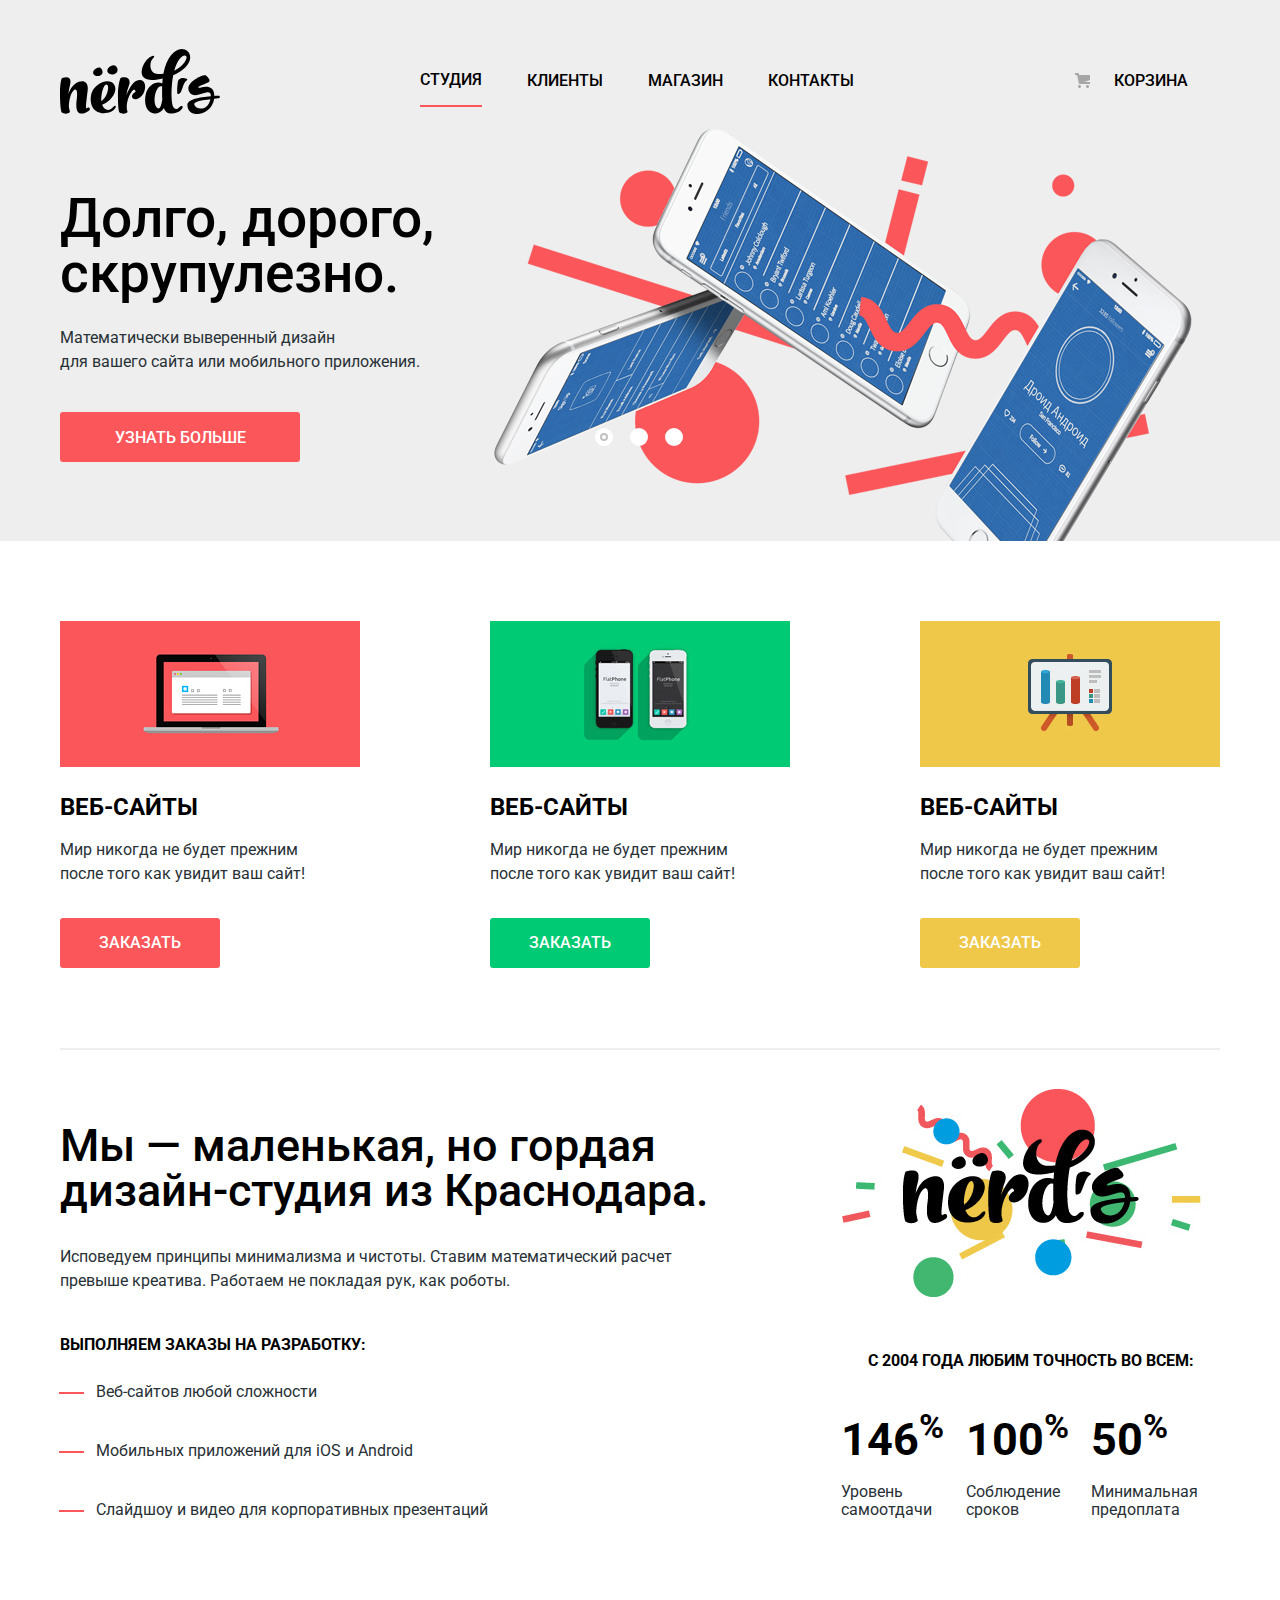
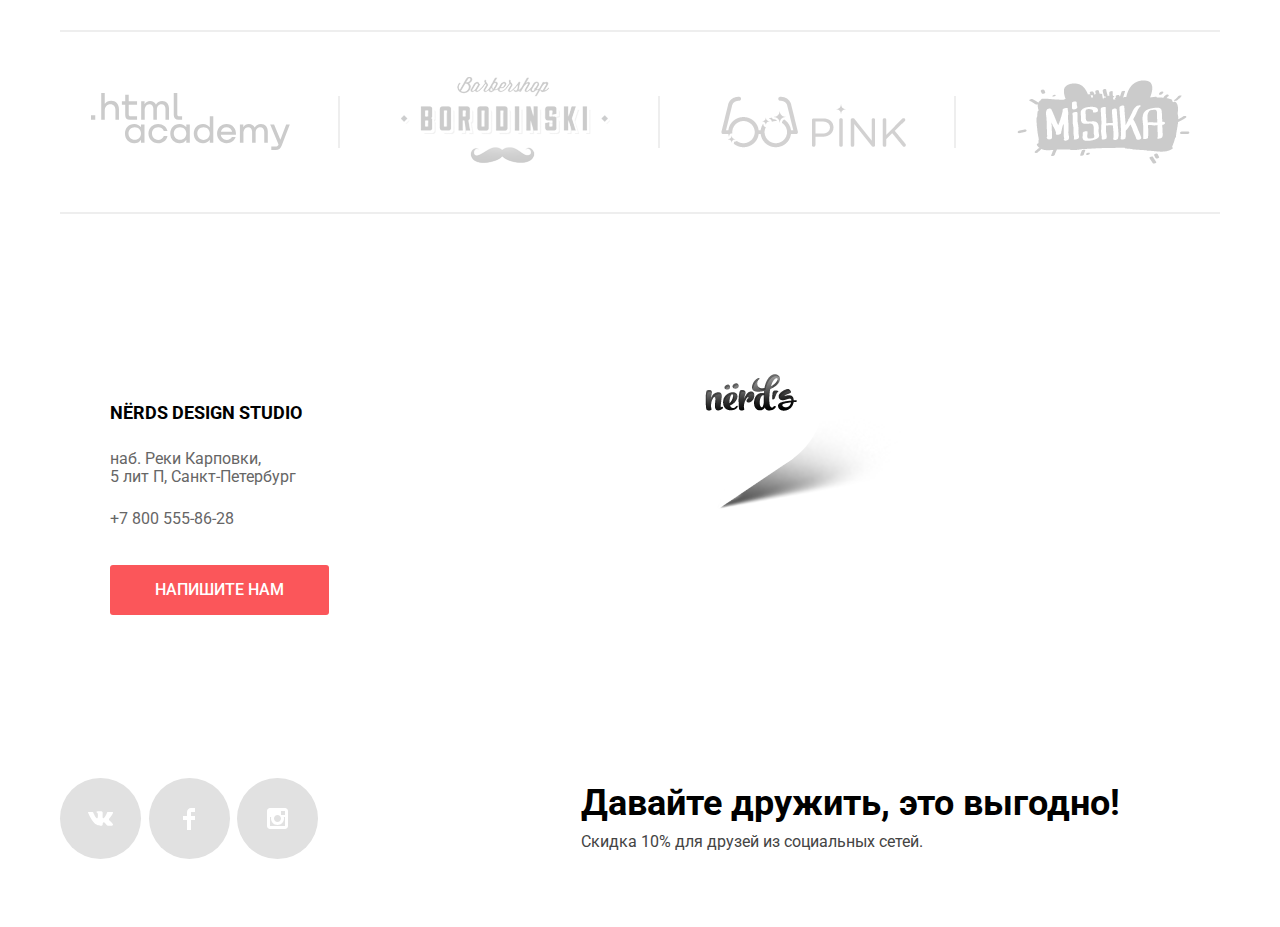
==== commit a4c807ac: "Update index.html" ====
--- a/index.html
+++ b/index.html
@@ -5,7 +5,7 @@
   <meta charset="utf-8">
   <title>Нёрдс</title>
   <link rel="stylesheet" href="css/normilize.css">
-  <link rel="stylesheet" href="css/style.css">
+  <link rel="stylesheet" href="css/min.css">
   <link rel="preconnect" href="https://fonts.googleapis.com">
   <link rel="preconnect" href="https://fonts.gstatic.com" crossorigin>
   <link href="https://fonts.googleapis.com/css2?family=Roboto:wght@400;500&display=swap" rel="stylesheet">
@@ -192,7 +192,7 @@
     </form>
     <button class="modal-close" type="button">Закрыть</button>
   </section>
-  <div class="alert">
+<!--   <div class="alert">
     <div class="alert__background"></div>
     <div class="alert__content">
         <h1 class="alert__h1">Nёrds</h1>
@@ -210,11 +210,11 @@
         <button class="alert__close">
             <svg width="35px" height="35px" viewBox="0 0 24 24" xmlns="http://www.w3.org/2000/svg"><defs><style>.c{fill:none;stroke:#4eb8ff;stroke-linecap:round;stroke-linejoin:round;}.d{fill:#1237a5;}</style></defs><g id="a"/><g id="b"><circle class="d" cx="12" cy="12" r="10.5"/><line class="c" x1="6.75" x2="17.25" y1="6.75" y2="17.25"/><line class="c" x1="17.25" x2="6.75" y1="6.75" y2="17.25"/></g></svg>
         </button>
-    </div>
+    </div> -->
   </div>
   <script src="js/alert.js"></script>
   <script src="js/script.js"></script>
   <script src="js/slaider.js"></script>
 </body>
 
-</html>+</html>
--- a/css/min.css
+++ b/css/min.css
@@ -0,0 +1,22 @@
+:root{--basic-black:#000;--basic-red:#fb565a;--basic-red-hover:#e74246;--basic-red-active:#d7373b;--basic-green:#00ca74;--basic-green-hover:#00bc6c;--basic-green-active:#00aa62;--basic-yellow:#efc849;--basic-yellow-hover:#eab534;--basic-yellow-active:#e5a722;--basic-grey:#eee;--basic-white:#fff}*,*:after,*:before{-webkit-box-sizing:border-box;box-sizing:border-box}body{font-family:"Roboto",Arial,sans-serif;font-size:16px;font-weight:400;line-height:24px;color:var(--basic-black);background-color:#fff;margin:0;font-weight:400;padding:0;-webkit-box-sizing:border-box;box-sizing:border-box;min-width:1200px}button{cursor:pointer;font-family:"Roboto",Arial,sans-serif;-webkit-transition:all .1s ease;-o-transition:all .1s ease;transition:all .1s ease}ul{margin:0;padding:0}li{list-style-type:none}a{text-decoration:none;color:var(--basic-black)}h1,h2,h3,h4,h5,h6,p,a{margin:0}.container{margin:0 auto;width:1160px}.visually-hidden{position:absolute;width:1px;height:1px;margin:-1px;border:0;padding:0;white-space:nowrap;-webkit-clip-path:inset(100%);clip-path:inset(100%);clip:rect(0 0 0 0);overflow:hidden}
+button{text-transform:uppercase;font-weight:500;font-size:16px;line-height:18px;color:var(--basic-white);border:none;border-radius:3px}.main-header{background-color:var(--basic-grey)}.main-navigation{display:-webkit-box;display:-ms-flexbox;display:flex}.navigation-list{display:-webkit-box;display:-ms-flexbox;display:flex;-webkit-box-align:center;-ms-flex-align:center;align-items:center;text-transform:uppercase;font-weight:500;font-size:16px;line-height:30px;margin-top:48px;margin-bottom:78px;height:65px}.navigation-list li:not(:first-child){margin-left:45px}.navigation-list li:nth-child(2){margin-left:200px}.navigation-list li:last-child{margin-left:221px;position:relative}.navigation-list a{display:-webkit-box;display:-ms-flexbox;display:flex;-webkit-box-align:center;-ms-flex-align:center;align-items:center;-webkit-box-pack:justify;-ms-flex-pack:justify;justify-content:space-between;height:50px}a.cart{display:-webkit-box;display:-ms-flexbox;display:flex;-webkit-box-align:center;-ms-flex-align:center;align-items:center;-webkit-box-pack:justify;-ms-flex-pack:justify;justify-content:space-between;gap:24px}
+.cart a:before{content:"";display:inline-block;background-image:url(..//img/cart-icon.svg);width:15px;height:15px}.main-logo:hover,.main-logo:focus{opacity:.7}.main-logo:active{opacity:.3}.navigation-list a:hover,.navigation-list a:focus{color:var(--basic-red-hover)}.navigation-list a:hover{color:var(--basic-red-hover)}.navigation-list a:active{color:var(--basic-black);opacity:.3}.navigation-stick{border-bottom:2px solid var(--basic-red)}.slaider{background-color:var(--basic-grey);margin-bottom:80px}.slaider-grid{display:-ms-grid;display:grid;-ms-grid-columns:400px 1fr;grid-template-columns:400px 1fr;-ms-grid-rows:350px;grid-template-rows:350px;position:relative}.slaider-grid>*:nth-child(1){-ms-grid-row:1;-ms-grid-column:1}.slaider-grid>*:nth-child(2){-ms-grid-row:1;-ms-grid-column:2}.slaider-item{-ms-grid-column:1;-ms-grid-column-span:1;grid-column:1/2;width:400px;white-space:nowrap;display:none}.slaider-item-active{display:block}.slaid-1:after{content:"";-ms-grid-column:2;-ms-grid-column-span:1;grid-column:2/3;background-image:url(..//img/slaider-1.png);width:760px;height:431px;position:absolute;top:-81px;right:0}
+.slaid-2:after{content:"";-ms-grid-column:2;-ms-grid-column-span:1;grid-column:2/3;background-image:url(..//img/slaider-2.png);width:760px;height:431px;position:absolute;top:-81px;right:0}.slaid-3:after{content:"";-ms-grid-column:2;-ms-grid-column-span:1;grid-column:2/3;background-image:url(..//img/slaider-3.png);width:760px;height:431px;position:absolute;top:-81px;right:0}.slogan{font-weight:500;font-size:55px;line-height:55px;margin-bottom:25px}.slogan+p{font-weight:400;font-size:16px;line-height:24px;margin-bottom:38px;color:#283136}.slaider-button{background-color:var(--basic-red);padding:17px 54px;width:240px;height:50px}.slaider-button:hover,.slaider-button:focus{background-color:var(--basic-red-hover)}.slaider-button:active{background-color:var(--basic-red-active);color:rgba(255,255,255,.3);-webkit-box-shadow:inset 0px 3px 0px rgba(0,1,1,.1);box-shadow:inset 0px 3px 0px rgba(0,1,1,.1)}.slaider-controls{width:88px;display:-webkit-box;display:-ms-flexbox;display:flex;-webkit-box-pack:justify;-ms-flex-pack:justify;justify-content:space-between;position:absolute;left:535px;bottom:95px;z-index:9}
+.slaider-controls-button{width:18px;height:18px;background-color:var(--basic-white);padding:0;border-radius:50%;position:relative;display:-webkit-box;display:-ms-flexbox;display:flex;-webkit-box-align:center;-ms-flex-align:center;align-items:center;-webkit-box-pack:center;-ms-flex-pack:center;justify-content:center}.selected-button:after{content:"";width:8px;height:8px;position:absolute;background-color:var(--basic-white);border:2px solid#c1c1c1;border-radius:50%}.services{margin-bottom:80px}.services .container{display:-webkit-box;display:-ms-flexbox;display:flex;-webkit-box-pack:justify;-ms-flex-pack:justify;justify-content:space-between}.service-item{height:347px;width:300px}.service-item h2{text-transform:uppercase;font-weight:700;font-size:24px;line-height:30px;margin-bottom:16px}.service-item p{font-weight:400;font-size:16px;line-height:24px;color:#283136;margin-bottom:32px}.service-item button{width:160px;height:50px}.service-item:nth-child(1) button{background-color:var(--basic-red)}
+.service-item:nth-child(1) button:hover,.service-item:nth-child(1) button:focus{background-color:var(--basic-red-hover)}.service-item:nth-child(1) button:active{background-color:var(--basic-red-active);color:rgba(255,255,255,.3);-webkit-box-shadow:inset 0px 3px 0px rgba(0,1,1,.1);box-shadow:inset 0px 3px 0px rgba(0,1,1,.1)}.service-item:nth-child(2) button{background-color:var(--basic-green)}.service-item:nth-child(2) button:hover,.service-item:nth-child(2) button:focus{background-color:var(--basic-green-hover)}.service-item:nth-child(2) button:active{background-color:var(--basic-green-active);color:rgba(255,255,255,.3);-webkit-box-shadow:inset 0px 3px 0px rgba(0,1,1,.1);box-shadow:inset 0px 3px 0px rgba(0,1,1,.1)}.service-item:nth-child(3) button{background-color:var(--basic-yellow)}.service-item:nth-child(3) button:hover,.service-item:nth-child(3) button:focus{background-color:var(--basic-yellow-hover)}.service-item:nth-child(3) button:active{background-color:var(--basic-yellow-active);color:rgba(255,255,255,.3);-webkit-box-shadow:inset 0px 3px 0px rgba(0,1,1,.1);box-shadow:inset 0px 3px 0px rgba(0,1,1,.1)}
+.picture{width:300px;height:146px;margin-bottom:25px}.service-item:nth-child(1) .picture{background-image:url(..//img/service-1.png);background-color:var(--basic-red)}.service-item:nth-child(2) .picture{background-image:url(..//img/service-2.png);background-color:var(--basic-green)}.service-item:nth-child(3) .picture{background-image:url(..//img/service-3.png);background-color:var(--basic-yellow)}.information-section .container{border-top:2px solid var(--basic-grey);display:-webkit-box;display:-ms-flexbox;display:flex;-webkit-box-pack:justify;-ms-flex-pack:justify;justify-content:space-between;margin-bottom:73px}.column-1{max-width:760px;margin-top:73px}.column-1 h1{font-weight:500;font-size:45px;line-height:45px;margin-bottom:32px}.column-1 p:first-of-type{font-weight:400;font-size:16px;line-height:24px;color:#283136;margin-bottom:40px}.column-1 p:nth-of-type(2){font-weight:700;font-size:16px;line-height:24px;text-transform:uppercase;margin-bottom:23px}.column-1 li{font-weight:400;font-size:16px;line-height:24px;color:#283136;margin-bottom:35px;margin-left:36px;position:relative}
+.column-1 li:before{content:"";width:25px;height:2px;background-color:var(--basic-red);position:absolute;left:-37px;top:50%}.column-2{display:-webkit-box;display:-ms-flexbox;display:flex;-webkit-box-orient:vertical;-webkit-box-direction:normal;-ms-flex-direction:column;flex-direction:column}.column-2 p{font-weight:700;font-size:16px;line-height:24px;text-transform:uppercase;margin-bottom:35px;text-align:center}.column-2 p:before{content:"";width:360px;height:208px;background-image:url(..//img/nerds-illustration.png);display:block;margin-top:39px;margin-bottom:52px}.column-2 span{font-weight:700;font-size:45px;line-height:64px;color:var(--basic-black);margin-bottom:11px}.column-2 ul{display:-webkit-box;display:-ms-flexbox;display:flex}.column-2 li{font-weight:400;font-size:16px;line-height:18px;color:#283136;display:-webkit-box;display:-ms-flexbox;display:flex;-webkit-box-orient:vertical;-webkit-box-direction:normal;-ms-flex-direction:column;flex-direction:column;margin-right:22px}
+.customers-block .container{display:-webkit-box;display:-ms-flexbox;display:flex;-webkit-box-align:center;-ms-flex-align:center;align-items:center;-ms-flex-wrap:wrap;flex-wrap:wrap;-ms-flex-pack:distribute;justify-content:space-around;border-top:2px solid var(--basic-grey);border-bottom:2px solid var(--basic-grey);height:184px;margin-bottom:80px}.customers-block a{display:-webkit-box;display:-ms-flexbox;display:flex;-webkit-box-align:center;-ms-flex-align:center;align-items:center;opacity:.2}.customers-block li{display:-webkit-box;display:-ms-flexbox;display:flex;-webkit-box-align:center;-ms-flex-align:center;align-items:center}.customers-block a:hover,.customers-block a:focus{opacity:1}.customers-block a:active{opacity:.1}.customers-block li:not(:last-child):after{content:"";width:2px;height:52px;display:block;background-color:var(--basic-grey);margin-left:48px;opacity:1}iframe{position:absolute;inset:0}.block-map{max-width:1440px;height:416px;margin:0 auto;position:relative}
+.block-map .container{padding-top:54px;font-weight:400;font-size:16px;line-height:18px;color:#666}.block-map:before{content:"";background-image:url(..//img/map-marker1.png);width:231px;height:190px;position:absolute;top:25px;left:670px;z-index:10}.contacts{width:319px;height:308px;padding:50px;background-color:var(--basic-white);z-index:100;position:absolute}.contacts p:first-child{color:var(--basic-black);font-weight:700;font-size:18px;line-height:30px;margin-bottom:22px}.addres-text{margin-bottom:24px}.phone-number{margin-bottom:37px;color:#666;display:block}.communication-button{background-color:var(--basic-red);width:219px;height:50px}.communication-button:hover,.communication-button:focus{background-color:var(--basic-red-hover)}.communication-button:active{background-color:var(--basic-red-active);-webkit-box-shadow:inset 0px 3px 0px rgba(0,1,1,.1);box-shadow:inset 0px 3px 0px rgba(0,1,1,.1);color:rgba(255,255,255,.3)}.sales-block{height:217px;display:-webkit-box;display:-ms-flexbox;display:flex;-webkit-box-align:center;-ms-flex-align:center;align-items:center;width:1160px;margin:0 auto}
+.sales-block .container{display:-webkit-box;display:-ms-flexbox;display:flex;-webkit-box-pack:justify;-ms-flex-pack:justify;justify-content:space-between;-webkit-box-align:center;-ms-flex-align:center;align-items:center;width:1060px;margin:0}.social-network-block{display:-webkit-box;display:-ms-flexbox;display:flex;width:258px;-webkit-box-pack:justify;-ms-flex-pack:justify;justify-content:space-between;-ms-flex-wrap:wrap;flex-wrap:wrap}.social-network-item{display:-webkit-box;display:-ms-flexbox;display:flex;-webkit-box-align:center;-ms-flex-align:center;align-items:center;-webkit-box-pack:center;-ms-flex-pack:center;justify-content:center;border-radius:50%;width:81px;height:81px;background-color:#e1e1e1;-webkit-transition:all .2s ease;-o-transition:all .2s ease;transition:all .2s ease}.social-network-item:hover,.social-network-item:focus{background-color:var(--basic-red-hover)}.social-network-item:active{background-color:var(--basic-red-active);-webkit-box-shadow:inset 0px 3px 0px rgba(0,1,1,.1);box-shadow:inset 0px 3px 0px rgba(0,1,1,.1)}
+.social-network-item:active img{opacity:.3}.sales-text-item{font-weight:400;font-size:16px;line-height:22px;color:#444}.sales-text-item:first-child{color:var(--basic-black);font-weight:700;font-size:36px;line-height:36px;margin-bottom:10px}.catalog-filters{width:260px;display:-webkit-box;display:-ms-flexbox;display:flex;-ms-flex-wrap:wrap;flex-wrap:wrap}.catalog-content{display:-webkit-box;display:-ms-flexbox;display:flex;-webkit-box-pack:justify;-ms-flex-pack:justify;justify-content:space-between}.main-catalog{margin-bottom:60px}.catalog-title{padding-bottom:108px;background-color:var(--basic-grey);margin-bottom:55px}.catalog-title h1{text-align:center;font-weight:500;font-size:55px;line-height:55px}.filter-item{margin:0;padding:0;border:none;margin-bottom:50px}.range-filter{width:260px;margin-top:49px}.filter-item legend{font-size:18px;line-height:24px;text-transform:uppercase;font-weight:700;margin-bottom:19px}.filter-item:nth-child(1) label{margin-left:0}.filter-item label{font-weight:400;font-size:16px;line-height:20px;color:#283136;margin-left:36px;cursor:pointer}
+.filter-item li{margin-bottom:20px}.filter-item li:last-child{margin-bottom:0}.filter-item span{margin-left:-36px}.range-controls{position:relative;height:80px;margin-bottom:15px;padding-top:39px;padding-right:20px;padding-left:20px;background-color:#f1f1f1;border-radius:3px}.range-controls .scale{height:2px;background:#d7dcde}.range-controls .bar{width:70%;height:2px;background:#00ca74}.range-controls .toggle{-webkit-box-sizing:content-box;box-sizing:content-box;position:absolute;top:31px;left:0;width:4px;height:4px;padding:0;border:8px solid #fff;background-color:#ababab;border-radius:50%;-webkit-box-shadow:0 2px 1px 0 #cfcfcf;box-shadow:0 2px 1px 0 #cfcfcf;cursor:pointer}.range-controls .toggle-min{left:18px}.range-controls .toggle-max{left:160px}.price-controls{display:-webkit-box;display:-ms-flexbox;display:flex;-webkit-box-pack:justify;-ms-flex-pack:justify;justify-content:space-between}.price-controls label{text-transform:uppercase;font-family:"Roboto","Arial",sans-serif;font-size:16px}
+.price-controls input{width:80px;padding:10px;margin-left:10px;text-align:center;color:#283136;border:none;border-radius:5px;background:#f1f1f1;font-family:inherit;font-size:inherit}.radio-button{position:absolute;width:25px;height:25px;border-radius:50%;background-color:#fff;border:4px solid #4d4d4d;opacity:.4;cursor:pointer}.radio-button:hover,.radio-button:hover:before,.radio-button:focus,.radio-button:hover:before{opacity:1}.input-radio:checked+.radio-button:before{content:"";position:absolute;width:9px;height:9px;border-radius:50%;background-color:#4d4d4d;top:25%;left:25%}label:hover>span{opacity:1}.checkbox{position:absolute;width:25px;height:25px;background:url(..//img/checkbox-off.svg) no-repeat;opacity:.4;cursor:pointer}.input-checkbox:checked+.checkbox{position:absolute;width:25px;height:25px;background:url(..//img/checkbox-on.svg) no-repeat;opacity:.4;cursor:pointer}.input-checkbox:hover:checked+.checkbox{opacity:1}.checkbox:hover{opacity:1}.filters-button{width:100%;height:50px;color:var(--basic-black)}
+.filters-button:hover,.filters-button:focus{background-color:#dfdfdf}.filters-button:active{background-color:#d5d5d5;-webkit-box-shadow:inset 0px 3px 0px rgba(0,1,1,.1);box-shadow:inset 0px 3px 0px rgba(0,1,1,.1);-webkit-columns:rgba(255,255,255,.3);-moz-columns:rgba(255,255,255,.3);columns:rgba(255,255,255,.3)}.sorting,.sorting ul{display:-webkit-box;display:-ms-flexbox;display:flex;width:760px;text-transform:uppercase;margin-bottom:48px}.sorting{margin-bottom:26px}.sorting p{font-weight:700;font-size:18px;margin-right:268px}.sorting li:first-of-type{opacity:1}.sorting li{font-weight:400;font-size:14px;line-height:18px;opacity:.3;margin-right:25px;cursor:pointer}.sorting li:last-of-type{margin-right:47px}.triangle-down{width:0;height:0;border-left:5px solid transparent;border-right:5px solid transparent;border-top:10px solid#000;margin-right:18px;cursor:pointer;opacity:1}.triangle-up{width:0;height:0;border-left:5px solid transparent;border-right:5px solid transparent;border-bottom:10px solid #000;cursor:pointer;opacity:.2}
+.sorting ul li:hover,.sorting ul li:focus{opacity:.5}.sorting ul li:active{opacity:1}.triangle:hover,.triangle:focus{opacity:.5}.triangle:active{opacity:1}.catalog-items{width:760px}.product-cards{display:-webkit-box;display:-ms-flexbox;display:flex;-ms-flex-wrap:wrap;flex-wrap:wrap;-webkit-box-pack:justify;-ms-flex-pack:justify;justify-content:space-between}.product-card{position:relative;margin-bottom:50px;height:620px;color:#666;-webkit-transition:all .2s ease;-o-transition:all .2s ease;transition:all .2s ease}.product-card img{width:358px;height:578px;margin-top:40px}.product-card button{width:200px;height:50px;background-color:var(--basic-red);margin-top:32px}.product-card button:hover,.product-card button:focus{background-color:var(--basic-red-hover)}.product-card button:active{background-color:var(--basic-red-active);color:rgba(255,255,255,.3);-webkit-box-shadow:inset 0px 3px 0px rgba(0,1,1,.1);box-shadow:inset 0px 3px 0px rgba(0,1,1,.1)}.product-card_top-cover{position:absolute;width:100%;height:40px;background-color:#4d4d4d;opacity:.12;border-top-left-radius:5px;border-top-right-radius:5px;display:-webkit-box;display:-ms-flexbox;display:flex;padding:13px 15px;-webkit-transition:all .1s ease;-o-transition:all .1s ease;transition:all .1s ease}
+.top-cover-circle{width:14px;height:14px;background-color:#fff;border-radius:50%;margin-right:9px}.product-card_bottom-cover{position:absolute;bottom:0;text-align:center;background-color:var(--basic-grey);width:100%;height:231px;padding-top:26px;border-bottom-left-radius:5px;border-bottom-right-radius:5px;opacity:0;-webkit-transition:all .1s ease;-o-transition:all .1s ease;transition:all .1s ease}.card-name{font-weight:700;font-size:18px;line-height:30px;text-transform:uppercase;color:#000;margin-bottom:12px;display:inline;cursor:pointer}.card-name:hover,.card-name:focus{color:var(--basic-red-hover)}.card-name:active{color:#000;opacity:.12}.product-card:hover .product-card_bottom-cover{opacity:1}.product-card:hover .product-card_top-cover{opacity:1}.page-button{min-width:50px;height:50px;border-radius:3px;background-color:var(--basic-grey);color:#000;margin-right:11px}.page-button:first-child{-webkit-box-sizing:border-box;box-sizing:border-box;border:3px solid #dbdbdb;border-radius:3px;background-color:transparent}
+.page-button:last-child{width:260px}.page-button:hover,.page-button:focus{background-color:#dfdfdf}.page-button:active{background-color:#d5d5d5;color:rgba(0,0,0,.3);-webkit-box-shadow:inset 0px 3px 0px rgba(0,1,1,.1);box-shadow:inset 0px 3px 0px rgba(0,1,1,.1)}.page-button:first-child:active{-webkit-box-shadow:none;box-shadow:none}.modal{display:none;position:fixed;width:960px;padding:84px 100px;-webkit-box-shadow:0px 20px 40px rgba(0,0,0,.4);box-shadow:0px 20px 40px rgba(0,0,0,.4);background-color:#fff;height:590px;bottom:25%;margin-left:auto;margin-right:auto;left:0;right:0;z-index:100}.modal-show{display:block;-webkit-animation:bounce .6s;animation:bounce .6s}.modal-error{-webkit-animation:shake .6s;animation:shake .6s}.modal textarea{margin:0;padding:0;resize:none}.modal h2{font-weight:700;font-size:45px;line-height:53px;margin-bottom:37px}.modal-form label{display:-webkit-box;display:-ms-flexbox;display:flex;-webkit-box-orient:vertical;-webkit-box-direction:normal;-ms-flex-direction:column;flex-direction:column;font-weight:700;font-size:16px;line-height:18px;margin-bottom:34px}
+.modal-form input,textarea{width:360px;height:50px;border:2px solid #d7dcde;border-radius:3px;margin-top:9px;padding:16px}.modal-form textarea{width:760px;min-height:118px;margin-top:9px;padding:16px}.modal-form label:not(:nth-child(odd)){margin-left:40px}.modal-form{display:-webkit-box;display:-ms-flexbox;display:flex;-ms-flex-wrap:wrap;flex-wrap:wrap}.modal-form button{display:-webkit-box;display:-ms-flexbox;display:flex;-ms-flex-wrap:wrap;flex-wrap:wrap}.modal-form button{width:259px;height:50px}.modal-form button{padding:17px 83px;background-color:var(--basic-red)}.modal-form button:hover,.modal-form button:focus{background-color:var(--basic-red-hover)}.modal-form button:active{background-color:var(--basic-red-active);color:rgba(255,255,255,.3);-webkit-box-shadow:inset 0px 3px 0px rgba(0,1,1,.1);box-shadow:inset 0px 3px 0px rgba(0,1,1,.1)}.modal-close{position:absolute;top:100px;right:100px;width:22px;height:22px;font-size:0;background-color:transparent;border:0;cursor:pointer}.modal-close:before,.modal-close:after{content:"";position:absolute;top:10px;left:2px;width:27px;height:4px;background-color:#fb565a;border-radius:1px}
+.modal-close:before{-webkit-transform:rotate(45deg);-ms-transform:rotate(45deg);transform:rotate(45deg)}.modal-close:after{-webkit-transform:rotate(-45deg);-ms-transform:rotate(-45deg);transform:rotate(-45deg)}.alert{top:30px;position:fixed;margin-left:auto;margin-right:auto;left:0;right:0;z-index:100}.alert__background{position:fixed;left:0;top:0;width:100%;height:100%;overflow:auto;background:rgba(0,0,0,.8)}.alert-hide{display:none}.alert__content{font-family:'PT Sans',Arial,sans-serif;width:fit-content;border:5px solid #473e96c4;background-color:#fff;border-radius:3px;box-sizing:border-box;position:absolute;margin-left:auto;margin-right:auto;left:0;right:0;padding:30px 50px;z-index:2;box-shadow:5px 10px 3px rgba(0,0,0,.3)}.alert-hide{display:none}.alert__h1{text-align:center;margin:0;color:#473e96}.alert__text{margin:0;font-size:22px;margin-bottom:5px;display:flex;align-items:center}.alert__text:before{content:"";background-color:#0e0466;display:block;width:8px;height:8px;border-radius:50%;margin-right:8px}
+.alert__list{list-style:none;padding:0}.alert__list .list__item{margin:0;padding:0;display:flex;align-items:center;font-size:18px;margin-left:20px;font-size:20px}.alert__list .list__item:before{content:"";background-color:#0e0466;display:block;width:15px;height:2px;margin-right:8px}.alert__close{padding:0;border:0;background-color:transparent;cursor:pointer;position:absolute;right:5px;top:5px;border-radius:50%;opacity:.9}.alert__close:hover{opacity:1}@-webkit-keyframes bounce{0%{-webkit-transform:translateY(-2000px);transform:translateY(-2000px)}70%{-webkit-transform:translateY(30px);transform:translateY(30px)}90%{-webkit-transform:translateY(-10px);transform:translateY(-10px)}100%{-webkit-transform:translateY(0);transform:translateY(0)}}@keyframes bounce{0%{-webkit-transform:translateY(-2000px);transform:translateY(-2000px)}70%{-webkit-transform:translateY(30px);transform:translateY(30px)}90%{-webkit-transform:translateY(-10px);transform:translateY(-10px)}100%{-webkit-transform:translateY(0);transform:translateY(0)}
+}@-webkit-keyframes shake{0%,100%{-webkit-transform:translateX(0);transform:translateX(0)}10%,30%,50%,70%,90%{-webkit-transform:translateX(-10px);transform:translateX(-10px)}20%,40%,60%,80%{-webkit-transform:translateX(10px);transform:translateX(10px)}}@keyframes shake{0%,100%{-webkit-transform:translateX(0);transform:translateX(0)}10%,30%,50%,70%,90%{-webkit-transform:translateX(-10px);transform:translateX(-10px)}20%,40%,60%,80%{-webkit-transform:translateX(10px);transform:translateX(10px)}}